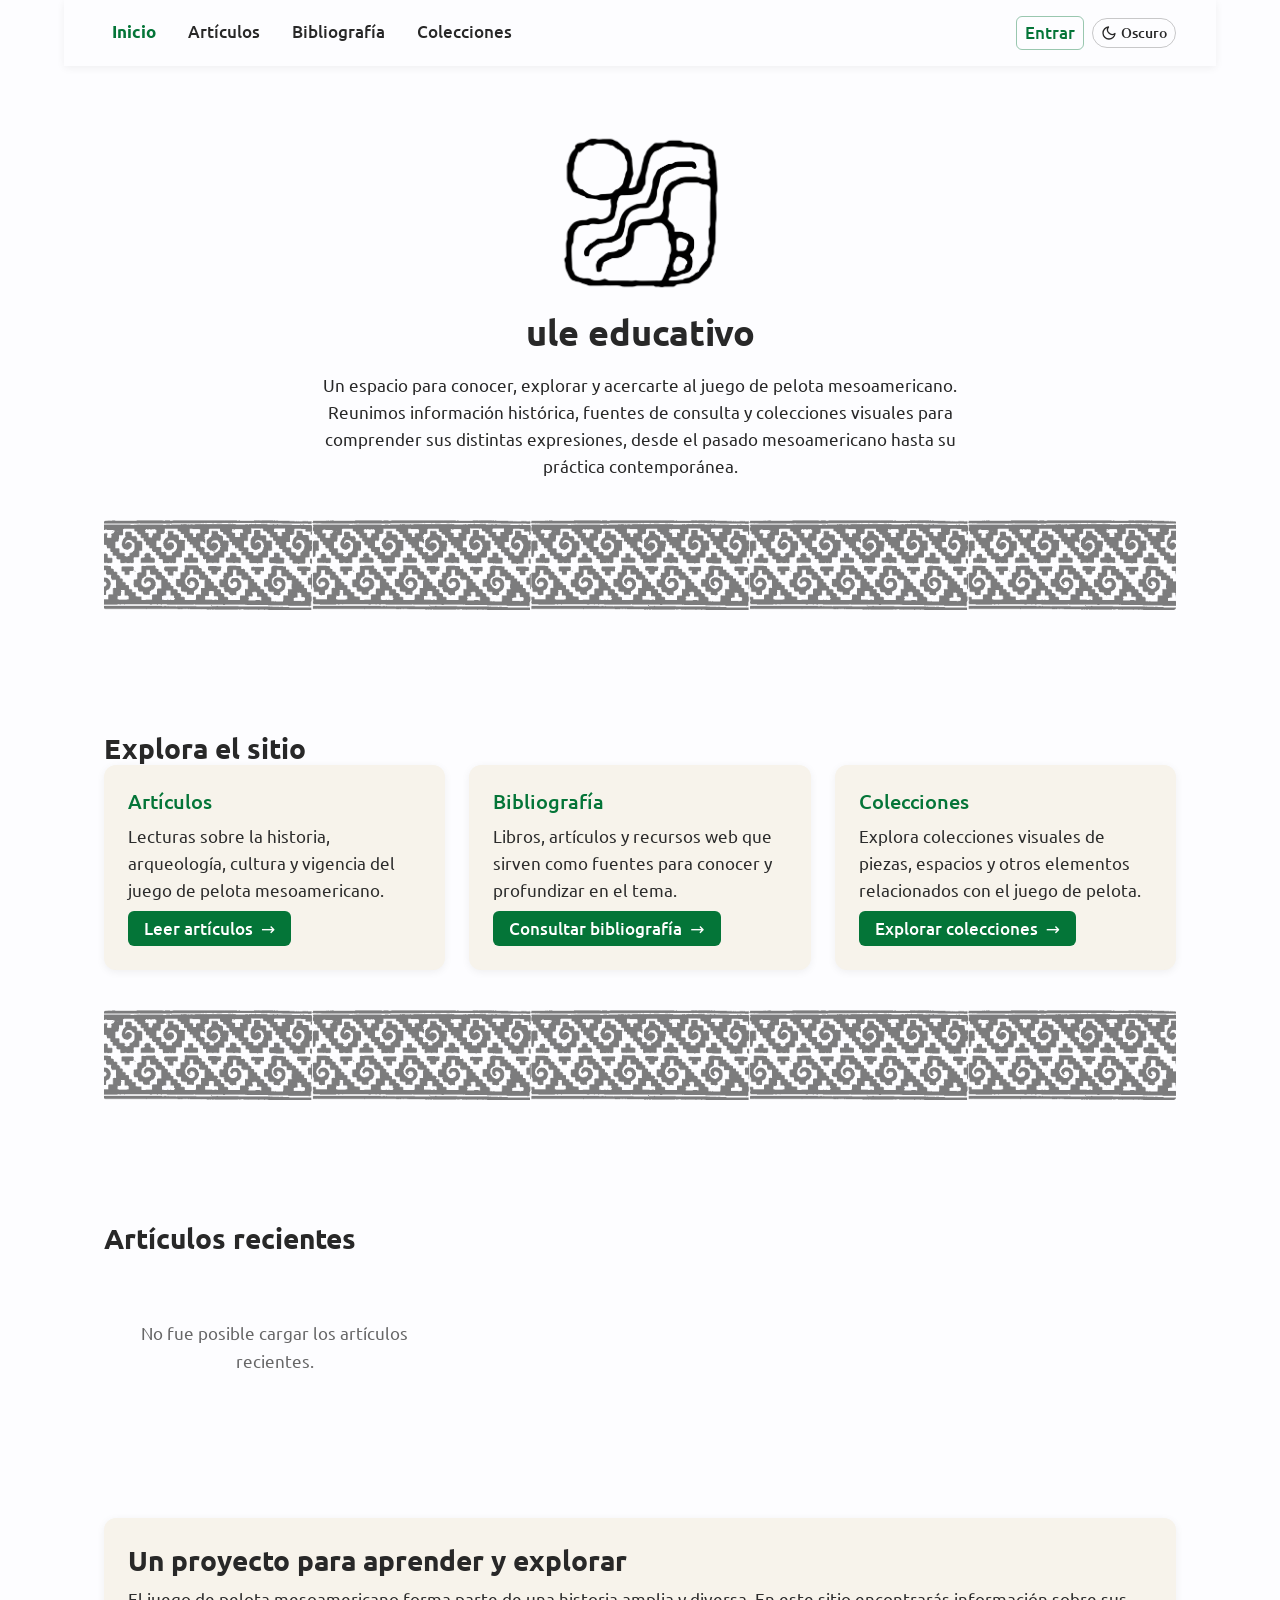
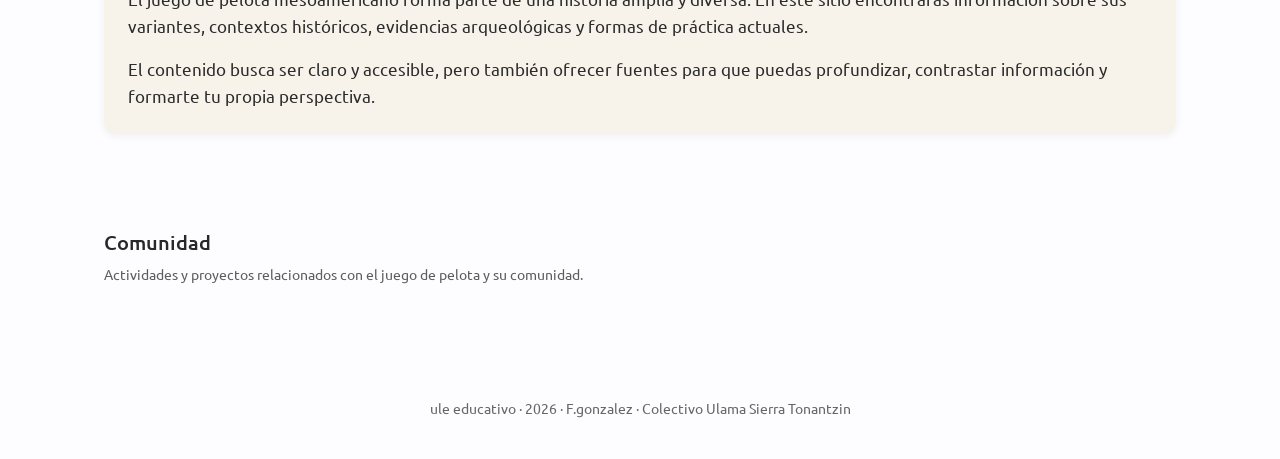
==== index.html @ a5fb070c "sobreescribir descomposicion" ====
<!DOCTYPE html>
<html lang="es" data-theme="light">
<head>
<meta charset="UTF-8">
<meta name="viewport" content="width=device-width, initial-scale=1.0">
<meta name="description" content="ule educativo: un espacio para explorar la historia, el conocimiento y la práctica contemporánea del juego de pelota mesoamericano.">
<title>ule educativo — Juego de pelota mesoamericano</title>
<link rel="preconnect" href="https://fonts.googleapis.com">
<link rel="preconnect" href="https://fonts.gstatic.com" crossorigin>
<link href="https://fonts.googleapis.com/css2?family=Ubuntu:wght@400;500;700&display=swap" rel="stylesheet">
<link rel="stylesheet" href="css/variables.css">
<link rel="stylesheet" href="css/base.css">
<link rel="stylesheet" href="css/components.css">
<link rel="stylesheet" href="css/nav.css">
<link rel="stylesheet" href="css/theme.css">
<link rel="stylesheet" href="css/ads.css">
<link rel="icon" href="assets/logo/logo.png" type="image/png">
</head>
<body data-ad-page="home">
<a class="skip-link" href="#contenido-principal">Saltar al contenido</a>
<ule-nav></ule-nav>
<main id="contenido-principal">
<section class="container section" aria-labelledby="titulo-principal">
<div style="text-align:center; max-width:48rem; margin:0 auto;">
<img src="assets/logo/logo.png" alt="Icono de la cancha de pelota" style="width:min(180px,45vw); height:auto; margin:var(--space-lg) auto var(--space-md);">
<h1 id="titulo-principal">ule educativo</h1>
<p style="font-size:var(--fs-cuerpo-desktop); max-width:42rem; margin:var(--space-md) auto 0;">Un espacio para conocer, explorar y acercarte al juego de pelota mesoamericano. Reunimos información histórica, fuentes de consulta y colecciones visuales para comprender sus distintas expresiones, desde el pasado mesoamericano hasta su práctica contemporánea.</p>
</div><div class="greca greca--divider" aria-hidden="true"></div>
</section>
<section class="container section" aria-labelledby="explora-titulo">
<h2 id="explora-titulo">Explora el sitio</h2>
<div class="accesos-grid">
<a class="card card-link" href="articulos.html"><h3 class="card__titulo">Artículos</h3><p class="card__cuerpo">Lecturas sobre la historia, arqueología, cultura y vigencia del juego de pelota mesoamericano.</p><span class="button">Leer artículos <span class="card__flecha" aria-hidden="true">→</span></span></a>
<a class="card card-link" href="bibliografia.html"><h3 class="card__titulo">Bibliografía</h3><p class="card__cuerpo">Libros, artículos y recursos web que sirven como fuentes para conocer y profundizar en el tema.</p><span class="button">Consultar bibliografía <span class="card__flecha" aria-hidden="true">→</span></span></a>
<a class="card card-link" href="catalogos.html"><h3 class="card__titulo">Colecciones</h3><p class="card__cuerpo">Explora colecciones visuales de piezas, espacios y otros elementos relacionados con el juego de pelota.</p><span class="button">Explorar colecciones <span class="card__flecha" aria-hidden="true">→</span></span></a>
<a class="card card-link" id="editorial-home" href="herramientas/editorial.html" hidden>
  <h3 class="card__titulo">Herramienta editorial</h3>
  <p class="card__cuerpo">Crear, editar y publicar artículos, bibliografía, colecciones y anuncios.</p>
  <span class="button">Abrir panel <span class="card__flecha" aria-hidden="true">→</span></span>
</a>
</div><div class="greca greca--divider" aria-hidden="true"></div>
</section>
<section class="container section" aria-labelledby="recientes-titulo">
<h2 id="recientes-titulo">Artículos recientes</h2>
<div id="articulos-recientes" class="articles-grid"><div class="catalog-loading" role="status">Cargando artículos…</div></div>
</section>
<section class="container section" aria-labelledby="acerca-titulo">
<div class="card"><h2 id="acerca-titulo">Un proyecto para aprender y explorar</h2><p>El juego de pelota mesoamericano forma parte de una historia amplia y diversa. En este sitio encontrarás información sobre sus variantes, contextos históricos, evidencias arqueológicas y formas de práctica actuales.</p><p>El contenido busca ser claro y accesible, pero también ofrecer fuentes para que puedas profundizar, contrastar información y formarte tu propia perspectiva.</p></div>
</section>
<section class="container section ad-section" aria-labelledby="anuncios-titulo">
<h2 class="ad-section__title" id="anuncios-titulo">Comunidad</h2>
<p class="ad-section__intro">Actividades y proyectos relacionados con el juego de pelota y su comunidad.</p>
<div data-ad-slot data-ad-horizontal="true"></div>
</section>
</main>
<footer class="container section" style="text-align:center; opacity:0.7; font-size:var(--fs-anotacion);"><p>ule educativo · 2026 · F.gonzalez · Colectivo Ulama Sierra Tonantzin </p></footer>
<auth-modal id="auth-modal"></auth-modal>
<script src="js/main.js"></script>
<script src="js/ule-nav.js"></script>
<script src="js/api/client.js"></script>
<script src="js/api/auth.js"></script>
<script src="js/api/session.js"></script>
<script src="js/auth-modal.js"></script>
<script src="js/auth-ui.js"></script>
<script src="js/loader.js"></script>
<script src="js/components.js"></script>
<script src="js/ads.js"></script>
<script>
(function () {
  const contenedor = document.getElementById('articulos-recientes');
  if (!contenedor || !window.ULE || !ULE.loader) return;
  ULE.loader.loadArticles().then(function (articulos) {
    const recientes = articulos
      .filter(function (a) { return a.visible !== false; })
      .sort(function (a, b) { return (b.fecha || '').localeCompare(a.fecha || ''); })
      .slice(0, 3);
    contenedor.replaceChildren();
    if (!recientes.length) {
      contenedor.innerHTML = '<div class="catalog-empty">Todavía no hay artículos publicados.</div>';
      return;
    }
    recientes.forEach(function (articulo) {
      const card = document.createElement('article-card');
      card.setAttribute('data-id', articulo.id || '');
      card.setAttribute('data-title', articulo.titulo || '');
      card.setAttribute('data-summary', articulo.resumen || '');
      card.setAttribute('data-image', articulo.imagen_destacada || '');
      card.setAttribute('data-category', articulo.categoria || '');
      card.setAttribute('data-date', articulo.fecha || '');
      card.setAttribute('data-author', articulo.autor || '');
      contenedor.appendChild(card);
    });
  }).catch(function (error) {
    console.error('[ULE] Error cargando artículos recientes:', error);
    contenedor.innerHTML = '<div class="catalog-empty">No fue posible cargar los artículos recientes.</div>';
  });
})();
</script>
</body>
</html>
---- css/variables.css ----
/* ==========================================================================
   variables.css — Identidad gráfica: ule educativo
   Todas las custom properties del sistema de diseño.
   ========================================================================== */

:root {
  /* ---------- Color base ---------- */
  --color-principal: #058A41;
  --color-secundario: #63372C;
  --color-fondo-claro: #fdfdff;
  --color-fondo-oscuro: #1E352F;
  --color-texto-claro: #282828;
  --color-texto-oscuro: #c3d4d0;

  /* Fondos de card */
  --color-card-claro: #F7F3EB;          /* tono hueso / piedra clara */
  --color-card-oscuro: #162A25;         /* gris muy oscuro, ligeramente más profundo que el fondo */

  /* Texto sobre cards */
  --color-titulo-card: var(--color-principal-texto);
  --color-cuerpo-card-claro: #2C2C2C;   /* contraste AA sobre #F7F3EB */
  --color-cuerpo-card-oscuro: #D0DDD9;  /* contraste AA sobre #162A25 */

  /* Verde para TEXTO y para rellenos con texto blanco.
     --color-principal (#058A41) queda para elementos decorativos/rellenos
     sin texto: sólo alcanza 4.38:1 sobre el fondo claro y 4.02:1 sobre la
     card clara (AA exige 4.5:1), y 2.9:1 sobre el fondo oscuro. Estos tokens
     conservan el mismo tono pero cumplen AA en ambos temas. */
  --color-principal-texto: #047538;     /* claro: 5.7:1 sobre fondo, 5.3:1 sobre card */
  --color-principal-accion: #047538;    /* fondo de botones con texto blanco: 5.9:1 */
  --color-principal-accion-hover: #046B32; /* hover de botones (6.7:1 con texto blanco, en ambos temas) */

  /* Estados de link */
  --color-link: var(--color-principal-texto);
  --color-link-hover: #046B32;          /* 6.5:1 sobre fondo claro */
  --color-link-visitado: #4A6B5A;
  --color-link-focus: var(--color-principal-texto);

  /* Paleta fija de badges — Periodo */
  --badge-periodo-preclasico: #8B5E3C;
  --badge-periodo-clasico: #A0601F;    /* antes #C17A3A (3.4:1 con texto blanco); ahora 5.0:1 */
  --badge-periodo-posclasico: #5C3A21;

  /* Paleta fija de badges — Cultura */
  --badge-cultura-olmeca: #3A5F4A;
  --badge-cultura-golfo: #4A7A6A;
  --badge-cultura-cacaxtla: #6B4A3A;
  --badge-cultura-maya: #2E5A4A;
  --badge-cultura-azteca: #5A3A2A;

  /* ---------- Tipografía ---------- */
  --font-principal: "Ubuntu", system-ui, sans-serif;
  --font-anotaciones: "Helvetica", Arial, sans-serif;

  /* Escala tipográfica — mobile first */
  --fs-h1: 1.75rem;          /* 28px */
  --fs-h2: 1.375rem;         /* 22px */
  --fs-h3: 1.125rem;         /* 18px */
  --fs-cuerpo: 1rem;         /* 16px */
  --fs-anotacion: 0.875rem;  /* 14px */
  --lh-cuerpo: 1.6;
  --lh-titulo: 1.25;

  /* ---------- Bordes, radios y espaciado ---------- */
  --radius-sm: 0.375rem;     /* 6px — badges, botones pequeños */
  --radius-md: 0.75rem;      /* 12px — cards */
  --radius-lg: 1rem;         /* 16px — contenedores grandes */
  --radius-pill: 999px;      /* píldora */

  --space-xs: 0.25rem;       /* 4px */
  --space-sm: 0.5rem;        /* 8px */
  --space-md: 1rem;          /* 16px */
  --space-lg: 1.5rem;        /* 24px */
  --space-xl: 2.5rem;        /* 40px */
  --space-2xl: 4rem;         /* 64px */

  /* Sombras ligeras */
  --shadow-card-claro: 0 2px 8px rgba(0, 0, 0, 0.06);
  --shadow-card-oscuro: 0 2px 10px rgba(0, 0, 0, 0.35);

  /* ---------- Breakpoints (referencia; se usan en media queries) ---------- */
  --bp-sm: 480px;
  --bp-md: 768px;
  --bp-lg: 1024px;
  --bp-xl: 1280px;

  /* ---------- Tema por defecto (modo claro) ---------- */
  --color-fondo: var(--color-fondo-claro);
  --color-texto: var(--color-texto-claro);
  --color-card: var(--color-card-claro);
  --color-cuerpo-card: var(--color-cuerpo-card-claro);
  --shadow-card: var(--shadow-card-claro);
  --color-icono: var(--color-principal);
}

/* ---------- Tema oscuro ---------- */
:root[data-theme="dark"] {
  --color-fondo: var(--color-fondo-oscuro);
  --color-texto: var(--color-texto-oscuro);
  --color-card: var(--color-card-oscuro);
  --color-cuerpo-card: var(--color-cuerpo-card-oscuro);
  --shadow-card: var(--shadow-card-oscuro);
  --color-icono: var(--color-texto-oscuro);

  /* Verde legible sobre fondo/card oscuros (≥ 6:1) */
  --color-principal-texto: #4CC57F;
  --color-link-hover: #8BE5B3;
  --color-link-visitado: #8FB8A3;       /* el verde apagado claro daba 2.2:1 sobre oscuro */
}

/* ---------- Desktop typography (≥ 768px) ---------- */
@media (min-width: 768px) {
  :root {
    --fs-h1: 2.25rem;        /* 36px */
    --fs-h2: 1.75rem;        /* 28px */
    --fs-h3: 1.25rem;        /* 20px */
    --fs-cuerpo: 1.0625rem;  /* 17px */
  }
}
---- css/base.css ----
/* ==========================================================================
   base.css — Reset, tipografía, layout base y accesibilidad
   ule educativo
   ========================================================================== */

/* ---------- Reset mínimo y box-sizing ---------- */
*,
*::before,
*::after {
  box-sizing: border-box;
  margin: 0;
  padding: 0;
}

html {
  font-size: 100%;
  scroll-behavior: smooth;
  -webkit-text-size-adjust: 100%;
}

/* Respeta prefers-reduced-motion */
@media (prefers-reduced-motion: reduce) {
  html {
    scroll-behavior: auto;
  }

  *,
  *::before,
  *::after {
    animation-duration: 0.01ms !important;
    animation-iteration-count: 1 !important;
    transition-duration: 0.01ms !important;
  }
}

body {
  min-height: 100vh;
  font-family: var(--font-principal);
  font-size: var(--fs-cuerpo);
  font-weight: 400;
  line-height: var(--lh-cuerpo);
  color: var(--color-texto);
  background-color: var(--color-fondo);
  -webkit-font-smoothing: antialiased;
  -moz-osx-font-smoothing: grayscale;
}

/* ---------- Tipografía semántica ---------- */
h1, h2, h3, h4, h5, h6 {
  font-family: var(--font-principal);
  line-height: var(--lh-titulo);
  color: var(--color-texto);
  font-weight: 700;
}

h1 {
  font-size: var(--fs-h1);
  font-weight: 700;
}

h2 {
  font-size: var(--fs-h2);
  font-weight: 700;
}

h3 {
  font-size: var(--fs-h3);
  font-weight: 500;
}

p {
  margin-block-end: var(--space-md);
}

p:last-child {
  margin-block-end: 0;
}

/* Anotaciones, pies de foto, notas */
.anotacion,
figcaption,
.nota,
.caption {
  font-family: var(--font-anotaciones);
  font-style: italic;
  font-size: var(--fs-anotacion);
  font-weight: 400;
  color: var(--color-texto);
  opacity: 0.85;
}

/* ---------- Enlaces ---------- */
a {
  color: var(--color-link);
  text-decoration: underline;
  text-underline-offset: 0.15em;
  transition: color 0.15s ease;
}

a:hover {
  color: var(--color-link-hover);
}

/* Sólo en texto de lectura. Un `a:visited` global tiene más especificidad que
   .nav__link, .card o .skip-link y les cambiaba el color tras la primera visita. */
.articulo__cuerpo a:visited {
  color: var(--color-link-visitado);
}

a:focus-visible {
  outline: 2px solid var(--color-link-focus);
  outline-offset: 3px;
  border-radius: var(--radius-sm);
}

/* ---------- Imágenes ---------- */
img {
  max-width: 100%;
  height: auto;
  display: block;
  border-radius: var(--radius-md);
}

/* Fotografías de piezas / juego: color natural, bordes redondeados */
img.foto-arqueologica,
img.foto-juego,
.catalog-card img {
  border-radius: var(--radius-md);
  /* desaturación opcional muy ligera (máx. ~10–15 %) */
  /* filter: saturate(0.9);  — aplicar solo si se desea de forma global */
}

/* ---------- Listas ---------- */
ul, ol {
  padding-inline-start: 1.25em;
  margin-block-end: var(--space-md);
}

li {
  margin-block-end: var(--space-xs);
}

/* ---------- Contenedor principal ---------- */
.container {
  width: 100%;
  max-width: 72rem; /* ~1152px */
  margin-inline: auto;
  padding-inline: var(--space-md);
}

@media (min-width: 768px) {
  .container {
    padding-inline: var(--space-lg);
  }
}

@media (min-width: 1280px) {
  .container {
    padding-inline: var(--space-xl);
  }
}

/* ---------- Utilidades de espaciado ---------- */
.section {
  padding-block: var(--space-xl);
}

.section--tight {
  padding-block: var(--space-lg);
}

/* ---------- Focus visible genérico (accesibilidad) ---------- */
:focus-visible {
  outline: 2px solid var(--color-principal-texto);
  outline-offset: 3px;
}

/* ---------- Botones base (elementos de acción) ---------- */
button,
.btn {
  font-family: var(--font-principal);
  font-size: var(--fs-cuerpo);
  font-weight: 500;
  line-height: 1.4;
  cursor: pointer;
  border: none;
  border-radius: var(--radius-sm);
  padding: var(--space-sm) var(--space-md);
  background-color: var(--color-principal-accion);
  color: #fff;
  transition: background-color 0.15s ease, transform 0.1s ease;
}

button:hover,
.btn:hover {
  background-color: var(--color-principal-accion-hover);
}

button:focus-visible,
.btn:focus-visible {
  outline: 2px solid var(--color-link-focus);
  outline-offset: 3px;
}

button:disabled,
.btn:disabled {
  opacity: 0.5;
  cursor: not-allowed;
}

/* ---------- Sólo lectores de pantalla ---------- */
.sr-only {
  position: absolute;
  width: 1px;
  height: 1px;
  margin: -1px;
  padding: 0;
  overflow: hidden;
  clip: rect(0, 0, 0, 0);
  white-space: nowrap;
  border: 0;
}

/* ---------- Skip link (accesibilidad) ---------- */
.skip-link {
  position: absolute;
  top: -100%;
  left: var(--space-md);
  z-index: 1000;
  padding: var(--space-sm) var(--space-md);
  background-color: var(--color-principal-accion);
  color: #fff;
  border-radius: var(--radius-sm);
  text-decoration: none;
}

.skip-link:focus {
  top: var(--space-md);
}

/* ---------- Selección de texto ---------- */
::selection {
  background-color: color-mix(in srgb, var(--color-principal) 30%, transparent);
  color: var(--color-texto);
}

/* El atributo hidden debe ganar siempre: reglas como `section { display: block }`
   o `.articulo-navegacion { display: grid }` lo anulaban. */
[hidden] {
  display: none !important;
}

/* ---------- Elementos semánticos básicos ---------- */
main {
  display: block;
}

header,
footer,
nav,
section,
article,
aside {
  display: block;
}

/* ---------- Home: lockup vertical del logo ---------- */
.logo-lockup {
  display: flex;
  flex-direction: column;
  align-items: center;
  gap: var(--space-md);
  padding-block: var(--space-2xl) var(--space-xl);
  text-align: center;
}

.logo-lockup__icon {
  width: clamp(4rem, 15vw, 6.5rem);
  height: auto;
  /* espacio de protección mínimo 0.25× del ancho */
  margin: 0.25em;
}

.logo-lockup__nombre {
  font-size: var(--fs-h1);
  font-weight: 700;
  color: var(--color-texto);
  letter-spacing: -0.01em;
}

/* ---------- Theme toggle (base) ---------- */
.theme-toggle {
  display: inline-flex;
  align-items: center;
  gap: var(--space-xs);
  background: transparent;
  color: var(--color-texto);
  border: 1px solid color-mix(in srgb, var(--color-texto) 25%, transparent);
  border-radius: var(--radius-pill);
  padding: var(--space-xs) var(--space-sm);
  font-size: var(--fs-anotacion);
}

.theme-toggle:hover {
  background-color: color-mix(in srgb, var(--color-texto) 8%, transparent);
}

/* ---------- Texto de interfaz (i18n-ready) ---------- */
/* Los textos de UI se inyectan desde JS/i18n; no hardcodear aquí */
---- css/components.css ----
/* ==========================================================================
   components.css — Componentes reutilizables
   Cards, badges, catálogo, anuncios, navegación
   ule educativo
   ========================================================================== */

/* ---------- Cards de texto (artículo / blog) ---------- */
.card,
.card-texto {
  background-color: var(--color-card);
  color: var(--color-cuerpo-card);
  border-radius: var(--radius-md);
  box-shadow: var(--shadow-card);
  padding: var(--space-lg);
}

.card__titulo,
.card-texto__titulo {
  color: var(--color-titulo-card);
  font-weight: 500;
  font-size: var(--fs-h3);
  margin-block-end: var(--space-sm);
}

.card__cuerpo,
.card-texto__cuerpo {
  color: var(--color-cuerpo-card);
  font-size: var(--fs-cuerpo);
  line-height: var(--lh-cuerpo);
}

/* ---------- Badges de categoría ---------- */
.badge {
  display: inline-flex;
  align-items: center;
  justify-content: center;
  height: 1.6rem;
  padding-inline: calc(var(--space-sm) + var(--space-xs));
  border-radius: var(--radius-pill);
  font-family: var(--font-principal);
  font-size: var(--fs-anotacion);
  font-weight: 500;
  letter-spacing: 0.03em;
  text-transform: uppercase;
  color: #fff;
  white-space: nowrap;
  line-height: 1;
}

/* Periodo */
.badge--periodo-preclasico { background-color: var(--badge-periodo-preclasico); }
.badge--periodo-clasico    { background-color: var(--badge-periodo-clasico); }
.badge--periodo-posclasico { background-color: var(--badge-periodo-posclasico); }

/* Cultura */
.badge--cultura-olmeca   { background-color: var(--badge-cultura-olmeca); }
.badge--cultura-golfo    { background-color: var(--badge-cultura-golfo); }
.badge--cultura-cacaxtla { background-color: var(--badge-cultura-cacaxtla); }
.badge--cultura-maya     { background-color: var(--badge-cultura-maya); }
.badge--cultura-azteca   { background-color: var(--badge-cultura-azteca); }

/* Fallback genérico si no se especifica tipo */
.badge--default {
  background-color: var(--color-secundario);
}

/* ---------- Catálogo: grid de cards ---------- */
.catalog-grid {
  display: grid;
  grid-template-columns: minmax(0, 1fr);
  gap: var(--space-md);
  width: 100%;
}

/* ≥ 480px — 2 columnas */
@media (min-width: 480px) {
  .catalog-grid {
    grid-template-columns: repeat(2, minmax(0, 1fr));
    gap: var(--space-md);
  }
}

/* ≥ 768px — 3 columnas */
@media (min-width: 768px) {
  .catalog-grid {
    grid-template-columns: repeat(3, minmax(0, 1fr));
    gap: var(--space-lg);
  }
}

/* ≥ 1024px — 4 columnas */
@media (min-width: 1024px) {
  .catalog-grid {
    grid-template-columns: repeat(4, minmax(0, 1fr));
    gap: var(--space-lg);
  }
}

/* ≥ 1280px — se mantiene en 4 columnas (máximo) */
@media (min-width: 1280px) {
  .catalog-grid {
    grid-template-columns: repeat(4, minmax(0, 1fr));
  }
}

/* Card individual del catálogo */
.catalog-card {
  position: relative;
  display: flex;
  flex-direction: column;
  background-color: var(--color-card);
  border-radius: var(--radius-md);
  box-shadow: var(--shadow-card);
  overflow: hidden;
  cursor: pointer;
  transition: box-shadow 0.2s ease, transform 0.15s ease;
}

.catalog-card:hover {
  box-shadow: 0 4px 14px rgba(0, 0, 0, 0.12);
  transform: translateY(-2px);
}

/* El título es un <button> real: se anuncia como botón, entra en el orden de
   foco y su ::after cubre toda la card para que cualquier clic abra el detalle. */
.catalog-card__abrir {
  all: unset;
  box-sizing: border-box;
  cursor: pointer;
  color: inherit;
}

.catalog-card__abrir::after {
  content: "";
  position: absolute;
  inset: 0;
}

.catalog-card:has(.catalog-card__abrir:focus-visible) {
  outline: 2px solid var(--color-principal-texto);
  outline-offset: 3px;
}

.catalog-card__abrir:focus-visible {
  outline: none; /* el aro lo dibuja la card completa (regla :has de arriba) */
}

/* Modal de detalle. El reset global `* { margin: 0 }` anulaba el margin:auto con el que
   el navegador centra un <dialog>, dejándolo pegado a la esquina superior izquierda. */
.catalog-modal {
  margin: auto;
  max-height: calc(100dvh - 2 * var(--space-md));
  overflow-y: auto;
}

.catalog-modal::backdrop {
  background: rgba(0, 0, 0, 0.55);
}

/* Imagen que no cargó: conserva la proporción y no muestra el icono de imagen rota */
.catalog-card__imagen.is-broken {
  visibility: hidden;
}

@media (prefers-reduced-motion: reduce) {
  .catalog-card:hover { transform: none; }
}

:root[data-theme="dark"] .catalog-card:hover {
  box-shadow: 0 4px 16px rgba(0, 0, 0, 0.45);
}

.catalog-card__imagen {
  aspect-ratio: 1 / 1;
  width: 100%;
  object-fit: cover;
  border-radius: 0; /* el contenedor ya tiene el radio */
}

.catalog-card__body {
  display: flex;
  flex-direction: column;
  gap: var(--space-sm);
  padding: var(--space-md);
  flex-grow: 1;
}

.catalog-card__titulo {
  font-size: var(--fs-h3);
  font-weight: 500;
  color: var(--color-titulo-card);
  line-height: var(--lh-titulo);
  margin: 0;
}

.catalog-card__badges {
  display: flex;
  flex-wrap: wrap;
  gap: var(--space-xs);
  margin-top: auto;
}

/* Resumen de resultados y filtros activos (región role="status") */
.catalog-status {
  margin-block: 0 var(--space-md);
  font-size: var(--fs-anotacion);
  color: var(--color-texto);
  opacity: 0.85;
}

.catalog-empty__accion {
  margin-block-start: var(--space-md);
}

/* Encabezado de colección (catálogo) */
.catalog-header {
  margin-block-end: var(--space-xl);
}

.catalog-header__titulo {
  font-size: var(--fs-h1);
  font-weight: 700;
  color: var(--color-texto);
  margin-block-end: var(--space-sm);
}

.catalog-header__descripcion {
  font-size: var(--fs-cuerpo);
  color: var(--color-texto);
  max-width: 65ch;
  line-height: var(--lh-cuerpo);
}

/* ---------- Cards de anuncio ---------- */
.ad-card {
  display: flex;
  flex-direction: column;
  background-color: var(--color-card);
  border-radius: var(--radius-md);
  box-shadow: var(--shadow-card);
  overflow: hidden;
}

/* Imagen con proporción 4:5 vertical */
.ad-card__imagen {
  aspect-ratio: 4 / 5;
  width: 100%;
  object-fit: cover;
  border-radius: 0;
}

.ad-card__body {
  display: flex;
  flex-direction: column;
  gap: var(--space-sm);
  padding: var(--space-md);
}

.ad-card__contacto {
  font-size: var(--fs-h3);
  font-weight: 500;
  color: var(--color-titulo-card);
  margin: 0;
}

.ad-card__slogan {
  font-size: var(--fs-cuerpo);
  font-weight: 400;
  color: var(--color-cuerpo-card);
  margin: 0;
}

.ad-card__descripcion {
  font-family: var(--font-anotaciones);
  font-style: italic;
  font-size: var(--fs-anotacion);
  color: var(--color-cuerpo-card);
  opacity: 0.8;
  margin: 0;
  margin-top: auto;
}

/* Variante horizontal (cuando el contenedor lo permite) */
@media (min-width: 640px) {
  .ad-card--horizontal {
    flex-direction: row;
  }

  .ad-card--horizontal .ad-card__imagen {
    width: 40%;
    max-width: 220px;
    aspect-ratio: 4 / 5;
    flex-shrink: 0;
  }

  .ad-card--horizontal .ad-card__body {
    flex: 1;
    justify-content: center;
  }
}

/* ---------- Header sticky con hide/show ---------- */
/* Sólo el header principal del sitio (hijo directo de <body>): otros <header>
   internos, como el de <catalog-grid>, no deben ser sticky. */
body > header {
  position: sticky;
  top: 0;
  z-index: 1000;
  background-color: var(--color-fondo);
  box-shadow: var(--shadow-card);
  transform: translateY(0);
  transition: transform 0.3s ease;
}

body > header.header--hidden {
  transform: translateY(-100%);
}

body > header.header--visible {
  transform: translateY(0);
}

/* ---------- Navegación ---------- */
.nav {
  display: flex;
  flex-wrap: wrap;
  align-items: center;
  gap: var(--space-md);
  padding-block: var(--space-md);
}

.nav__lista {
  display: flex;
  flex-wrap: wrap;
  list-style: none;
  padding: 0;
  margin: 0;
  gap: var(--space-sm) var(--space-md);
}

.nav__link {
  font-weight: 500;
  text-decoration: none;
  color: var(--color-texto);
  padding: var(--space-xs) var(--space-sm);
  border-radius: var(--radius-sm);
  transition: color 0.15s ease, background-color 0.15s ease;
}

.nav__link:hover {
  color: var(--color-principal-texto);
  background-color: color-mix(in srgb, var(--color-principal) 10%, transparent);
}

.nav__link[aria-current="page"] {
  color: var(--color-principal-texto);
  font-weight: 700;
}

.nav__link:focus-visible {
  outline: 2px solid var(--color-principal-texto);
  outline-offset: 2px;
}

/* ---------- Iconos ---------- */
.icon {
  display: inline-block;
  width: 1.25em;
  height: 1.25em;
  vertical-align: middle;
  fill: currentColor;
}

/* Sobre color principal → blanco */
.icon--on-principal {
  color: #fff;
  fill: #fff;
}

/* Fuera del color principal */
.icon--default {
  color: var(--color-icono);
  fill: var(--color-icono);
}

/* ---------- Greca (módulo horizontal divisorio) ---------- */
.greca {
  display: block;
  width: 100%;
  height: 1.5rem;
  color: var(--color-texto);
  background-color: currentColor;
  -webkit-mask-image: url('../assets/img/greca.png');
  mask-image: url('../assets/img/greca.png');
  -webkit-mask-repeat: repeat-x;
  mask-repeat: repeat-x;
  -webkit-mask-position: center;
  mask-position: center;
  -webkit-mask-size: auto 100%;
  mask-size: auto 100%;
  object-fit: contain;
  opacity: 0.8;
}

.greca--divider {
  margin-block: var(--space-xl);
  height: 10vh;
  border-radius: 2px;
  opacity: 0.6;
}

/* ---------- Artículo / lectura larga ---------- */
.articulo {
  max-width: 68ch;
  margin-inline: auto;
}

.articulo h2 {
  margin-block: var(--space-xl) var(--space-md);
}

.articulo h3 {
  margin-block: var(--space-lg) var(--space-sm);
}

.articulo p + p {
  margin-block-start: var(--space-md);
}

.articulo img {
  margin-block: var(--space-lg);
}

.articulo figcaption {
  margin-block-start: var(--space-xs);
  text-align: center;
}

/* ---------- Utilidades de layout ---------- */
.stack {
  display: flex;
  flex-direction: column;
  gap: var(--space-md);
}

.stack--lg {
  gap: var(--space-lg);
}

.cluster {
  display: flex;
  flex-wrap: wrap;
  gap: var(--space-sm);
  align-items: center;
}

/* ---------- Card como enlace (accesos del dashboard) ---------- */
.card-link {
  display: block;
  text-decoration: none;
  transition: box-shadow 0.2s ease, transform 0.15s ease;
}

.card-link:hover {
  box-shadow: 0 4px 14px rgba(0, 0, 0, 0.12);
  transform: translateY(-2px);
}

.card-link:focus-visible {
  outline: 2px solid var(--color-link-focus);
  outline-offset: 2px;
}

.card-link .card__flecha {
  display: inline-block;
  margin-inline-start: var(--space-xs);
  transition: transform 0.15s ease;
}

.card-link:hover .card__flecha {
  transform: translateX(3px);
}

/* CTA visual dentro de una card-enlace (el enlace es la card; esto es sólo apariencia) */
.button {
  display: inline-block;
  margin-block-start: var(--space-sm);
  padding: var(--space-xs) var(--space-md);
  border-radius: var(--radius-sm);
  background-color: var(--color-principal-accion);
  color: #fff;
  font-weight: 500;
}

.card-link:hover .button {
  background-color: var(--color-principal-accion-hover);
}

.card-link .card__cuerpo {
  margin-block-end: var(--space-sm);
}

/* Accesos de la portada: el botón queda alineado al pie aunque el texto varíe de largo */
.accesos-grid .card-link {
  display: flex;
  flex-direction: column;
}

.accesos-grid .card-link .button {
  align-self: flex-start;
  margin-block-start: auto;
}

/* Título de una card de texto seguido de párrafo */
.card > h2 {
  margin-block-end: var(--space-sm);
}

/* ---------- Grid de accesos (home) ---------- */
.accesos-grid {
  display: grid;
  grid-template-columns: minmax(0, 1fr);
  gap: var(--space-lg);
  width: 100%;
}

@media (min-width: 640px) {
  .accesos-grid { grid-template-columns: repeat(3, minmax(0, 1fr)); }
}

/* ---------- Estados de carga / vacío (catálogo) ---------- */
.catalog-empty,
.catalog-loading {
  text-align: center;
  padding: var(--space-2xl) var(--space-md);
  color: var(--color-texto);
  opacity: 0.7;
  font-size: var(--fs-cuerpo);
}

/* ---------- Grid de artículos ----------
   Mobile: 1 columna · Tablet (≥768px): 2 · Desktop (≥1024px): 3 */
.articles-grid {
  display: grid;
  grid-template-columns: minmax(0, 1fr);
  gap: var(--space-lg);
  width: 100%;
  align-items: stretch;
}

@media (min-width: 768px) {
  .articles-grid { grid-template-columns: repeat(2, minmax(0, 1fr)); }
}

@media (min-width: 1024px) {
  .articles-grid { grid-template-columns: repeat(3, minmax(0, 1fr)); }
}

/* ---------- Lista de bibliografía ----------
   Lista de una columna; en pantallas amplias aprovecha el ancho en 2. */
.biblio-list {
  display: grid;
  grid-template-columns: minmax(0, 1fr);
  gap: var(--space-md);
  width: 100%;
}

@media (min-width: 900px) {
  .biblio-list { grid-template-columns: repeat(2, minmax(0, 1fr)); }
}

/* ---------- Barra de filtros (artículos / bibliografía / catálogos) ---------- */
.filtros {
  display: flex;
  flex-wrap: wrap;
  align-items: flex-end;
  gap: var(--space-sm) var(--space-md);
  margin-block-end: var(--space-lg);
}

.filtros__campo {
  display: flex;
  flex-direction: column;
  gap: var(--space-xs);
  flex: 1 1 180px;
  min-width: 160px;
}

.filtros__campo label {
  font-family: var(--font-anotaciones);
  font-style: italic;
  font-size: var(--fs-anotacion);
  color: var(--color-texto);
  opacity: 0.85;
}

.filtros input[type="search"],
.filtros input[type="text"],
.filtros select {
  font-family: var(--font-principal);
  font-size: var(--fs-cuerpo);
  color: var(--color-texto);
  background-color: var(--color-fondo);
  border: 1px solid color-mix(in srgb, var(--color-texto) 25%, transparent);
  border-radius: var(--radius-sm);
  padding: 0.5rem 0.75rem;
  min-height: 2.5rem;
}

.filtros input:focus-visible,
.filtros select:focus-visible {
  outline: 2px solid var(--color-link-focus);
  outline-offset: 2px;
}

.filtros__resultados {
  font-size: var(--fs-anotacion);
  opacity: 0.75;
  margin-block-end: var(--space-md);
}

/* ---------- Selector de catálogo (tabs) ---------- */
.catalog-selector {
  display: flex;
  flex-wrap: wrap;
  gap: var(--space-sm);
  margin-block-end: var(--space-lg);
  border-bottom: 1px solid color-mix(in srgb, var(--color-texto) 15%, transparent);
  padding-block-end: var(--space-sm);
}

.catalog-selector__tab {
  font-family: var(--font-principal);
  font-weight: 500;
  font-size: var(--fs-cuerpo);
  color: var(--color-texto);
  background: transparent;
  border: 1px solid transparent;
  border-radius: var(--radius-pill);
  padding: 0.45rem 1rem;
  cursor: pointer;
  transition: background-color 0.15s ease, color 0.15s ease;
}

.catalog-selector__tab:hover {
  background-color: color-mix(in srgb, var(--color-principal) 10%, transparent);
}

.catalog-selector__tab[aria-selected="true"] {
  background-color: var(--color-principal-accion);
  color: #fff;
  font-weight: 700;
}

.catalog-selector__tab:focus-visible {
  outline: 2px solid var(--color-link-focus);
  outline-offset: 2px;
}

/* ---------- Navegación entre artículos ---------- */
.articulo-navegacion {
  display: grid;
  grid-template-columns: repeat(2, minmax(0, 1fr));
  gap: var(--space-md);
  max-width: 68ch;
  margin: var(--space-xl) auto;
}
.articulo-navegacion__link {
  display: flex;
  flex-direction: column;
  gap: var(--space-xs);
  min-width: 0;
  padding: var(--space-md);
  background: var(--color-card);
  border: 1px solid color-mix(in srgb, var(--color-texto) 10%, transparent);
  border-radius: var(--radius-md);
  color: var(--color-texto);
  text-decoration: none;
  transition: transform .15s ease, box-shadow .2s ease, border-color .2s ease;
}
.articulo-navegacion__link:hover { transform: translateY(-2px); box-shadow: var(--shadow-card); border-color: var(--color-principal-texto); }
.articulo-navegacion__link:focus-visible { outline: 2px solid var(--color-principal-texto); outline-offset: 3px; }
.articulo-navegacion__link span { font-size: var(--fs-anotacion); opacity: .75; }
.articulo-navegacion__link strong { color: var(--color-titulo-card); font-size: var(--fs-cuerpo); line-height: var(--lh-titulo); }
.articulo-navegacion__link--siguiente { text-align: end; }
@media (max-width: 480px) {
  .articulo-navegacion { grid-template-columns: 1fr; }
  .articulo-navegacion__link--siguiente { text-align: start; }
}

/* ---------- Estados de imagen ---------- */
.catalog-card__imagen,
.articulo img {
  background: var(--color-card);
}
---- css/nav.css ----
/* ---------- <ule-nav> y navegación responsive ---------- */
ule-nav {
  display: block;
}

/* Sticky: el header vive dentro de <ule-nav> */
ule-nav > header,
body > header {
  position: sticky;
  top: 0;
  z-index: 1000;
  background-color: var(--color-fondo);
  box-shadow: var(--shadow-card);
  transform: translateY(0);
  transition: transform 0.3s ease;
}

ule-nav > header.header--hidden,
body > header.header--hidden {
  transform: translateY(-100%);
}

ule-nav > header.header--visible,
body > header.header--visible {
  transform: translateY(0);
}

.nav {
  display: flex;
  flex-wrap: nowrap;
  align-items: center;
  justify-content: space-between;
  gap: var(--space-sm);
  padding-block: var(--space-md);
}

.nav__toggle {
  display: none;
  flex-direction: column;
  justify-content: center;
  gap: 5px;
  width: 2.5rem;
  height: 2.5rem;
  padding: 0.4rem;
  background: transparent;
  color: var(--color-texto);
  border: 1px solid color-mix(in srgb, var(--color-texto) 25%, transparent);
  border-radius: var(--radius-sm);
}

.nav__toggle:hover {
  background-color: color-mix(in srgb, var(--color-texto) 8%, transparent);
}

.nav__toggle-bar {
  display: block;
  width: 100%;
  height: 2px;
  background: currentColor;
  border-radius: 1px;
}

.nav__panel {
  display: flex;
  flex-wrap: wrap;
  align-items: center;
  gap: var(--space-sm) var(--space-md);
  flex: 1;
  min-width: 0;
}

.nav__lista {
  display: flex;
  flex-wrap: wrap;
  list-style: none;
  padding: 0;
  margin: 0;
  gap: var(--space-xs) var(--space-md);
  flex: 1;
}

.nav__acciones {
  display: flex;
  flex-wrap: wrap;
  align-items: center;
  gap: var(--space-sm);
  margin-inline-start: auto;
}

.nav__user {
  font-size: var(--fs-anotacion);
  font-weight: 500;
  color: var(--color-principal-texto);
  max-width: 10rem;
  overflow: hidden;
  text-overflow: ellipsis;
  white-space: nowrap;
}

.nav__auth {
  background: transparent;
  border: 1px solid color-mix(in srgb, var(--color-principal-texto) 40%, transparent);
  color: var(--color-principal-texto);
  font-weight: 500;
  cursor: pointer;
}

.nav__auth:hover {
  background-color: color-mix(in srgb, var(--color-principal) 10%, transparent);
  color: var(--color-principal-texto);
}

/* Mobile: menú colapsable */
@media (max-width: 767px) {
  .nav__toggle {
    display: inline-flex;
    order: 2;
  }

  .nav__panel {
    display: none;
    flex-direction: column;
    align-items: stretch;
    width: 100%;
    order: 3;
    padding-block-start: var(--space-sm);
    border-top: 1px solid color-mix(in srgb, var(--color-texto) 12%, transparent);
  }

  .nav.nav--open .nav__panel {
    display: flex;
  }

  .nav__lista {
    flex-direction: column;
    gap: 0;
    width: 100%;
  }

  .nav__lista .nav__link {
    display: block;
    padding: var(--space-sm) var(--space-sm);
  }

  .nav__acciones {
    margin-inline-start: 0;
    width: 100%;
    padding-block: var(--space-sm);
    border-top: 1px solid color-mix(in srgb, var(--color-texto) 10%, transparent);
  }

  .nav__user {
    max-width: none;
  }

  .theme-toggle {
    margin-inline-start: auto;
  }
}
---- css/theme.css ----
/* ==========================================================================
   theme.css — Comportamiento del modo claro/oscuro
   ule educativo

   Las variables de color por tema (--color-fondo, --color-texto, etc.)
   ya están definidas en variables.css bajo :root y :root[data-theme="dark"].
   Este archivo se encarga de:
     1. Declarar color-scheme para que los controles nativos del navegador
        (scrollbar, inputs, selects) respeten el tema activo.
     2. Dar una transición suave al cambiar de tema (sin afectar la carga inicial).
     3. Ofrecer un fallback por prefers-color-scheme cuando aún no existe
        data-theme (p. ej. JS deshabilitado o antes de que main.js corra).
     4. Ajustes visuales específicos de modo oscuro que no son solo color
        (imágenes, iconos de tema, opacidad de fotografías).
   ========================================================================== */

/* ---------- color-scheme nativo ---------- */
:root {
  color-scheme: light;
}

:root[data-theme="dark"] {
  color-scheme: dark;
}

/* Fallback: si no hay data-theme todavía (p. ej. JS aún no corrió o está
   deshabilitado) y el sistema pide oscuro, usamos las variables oscuras. */
@media (prefers-color-scheme: dark) {
  :root:not([data-theme]) {
    color-scheme: dark;
    --color-fondo: var(--color-fondo-oscuro);
    --color-texto: var(--color-texto-oscuro);
    --color-card: var(--color-card-oscuro);
    --color-cuerpo-card: var(--color-cuerpo-card-oscuro);
    --shadow-card: var(--shadow-card-oscuro);
    --color-icono: var(--color-texto-oscuro);
    --color-principal-texto: #4CC57F;
    --color-link-hover: #8BE5B3;
    --color-link-visitado: #8FB8A3;
  }
}

/* ---------- Transición entre temas ----------
   Se activa solo cuando el usuario cambia el tema manualmente (clase
   añadida/quitada por main.js), para no animar el primer render de la
   página y evitar parpadeos o "flash" de color. */
.theme-transition,
.theme-transition * {
  transition: background-color 0.25s ease, color 0.25s ease,
    border-color 0.25s ease, box-shadow 0.25s ease !important;
}

@media (prefers-reduced-motion: reduce) {
  .theme-transition,
  .theme-transition * {
    transition: none !important;
  }
}

/* ---------- Botón de cambio de tema: icono sol/luna ---------- */
.theme-toggle__icon {
  display: inline-flex;
  width: 1rem;
  height: 1rem;
  flex-shrink: 0;
}

.theme-toggle__icon svg {
  width: 100%;
  height: 100%;
  fill: none;
  stroke: currentColor;
  stroke-width: 2;
  stroke-linecap: round;
  stroke-linejoin: round;
}

/* Por defecto (tema claro) se muestra el icono de luna (para pasar a oscuro) */
.theme-toggle__icon .icon-sol { display: none; }
.theme-toggle__icon .icon-luna { display: block; }

:root[data-theme="dark"] .theme-toggle__icon .icon-sol { display: block; }
:root[data-theme="dark"] .theme-toggle__icon .icon-luna { display: none; }

/* ---------- Imágenes y fotografías en modo oscuro ----------
   Reduce ligeramente el brillo/contraste de fotografías para que no
   "exploten" visualmente sobre fondos oscuros. No aplica a logos/iconos. */
:root[data-theme="dark"] img.foto-arqueologica,
:root[data-theme="dark"] img.foto-juego,
:root[data-theme="dark"] .catalog-card__imagen,
:root[data-theme="dark"] .ad-card__imagen {
  filter: brightness(0.92) contrast(0.97);
}

/* ---------- Logo: variante para fondo oscuro ----------
   Si el logo necesita una versión de trazo claro sobre fondo oscuro,
   se puede envolver en un contenedor con esta clase y usar
   mix-blend-mode o invertir según el asset disponible. */
:root[data-theme="dark"] .logo-lockup__icon img {
  filter: brightness(1.05);
}

/* ---------- Placeholder de imagen mientras carga (loader.js) ---------- */
.img-skeleton {
  background-color: color-mix(in srgb, var(--color-texto) 8%, transparent);
}
---- css/ads.css ----
/* ==========================================================================
   ads.css — Integración visual de anuncios
   Complementa el estilo interno de <ad-card> (que vive en Shadow DOM).
   Estas reglas solo controlan el espacio que el componente ocupa dentro
   de la página — nunca el interior de la card.
   ========================================================================== */

/* El slot nunca debe convertirse en una franja de ancho completo. */
[data-ad-slot] {
  width: 100%;
  margin-block: var(--space-md);
}

/* Anuncio vertical: tamaño contenido, centrado y coherente con las cards. */
[data-ad-slot] > ad-card {
  display: block;
  width: min(100%, 360px);
  margin-inline: auto;
}

/* En horizontal aprovechamos el ancho, pero conservamos un límite visual
   para que la card no se sienta un banner publicitario de ancho completo. */
[data-ad-slot][data-ad-horizontal="true"] > ad-card {
  width: min(100%, 640px);
  margin-inline: auto;
}

/* Nota: el propio <ad-card> ya es un contenedor de tamaño (container query
   interna) y se repliega solo a layout vertical si el espacio real cae
   por debajo de ~360px, sin importar el atributo "horizontal". Este ancho
   máximo de aquí es solo una preferencia de composición de la página. */

/* La sección que contiene anuncios debe respirar como cualquier otra sección. */
.ad-section {
  margin-block: var(--space-xl);
  padding-block: var(--space-md);
}

.ad-section__title {
  margin: 0 0 var(--space-sm);
  font-size: var(--fs-h3);
  font-weight: 500;
  color: var(--color-texto);
}

.ad-section__intro {
  margin: 0 0 var(--space-md);
  font-size: var(--fs-anotacion);
  color: var(--color-texto);
  opacity: 0.75;
}

/* Si el slot queda oculto porque no hay anuncio, no conserva espacio. */
[data-ad-slot][hidden] {
  display: none;
}
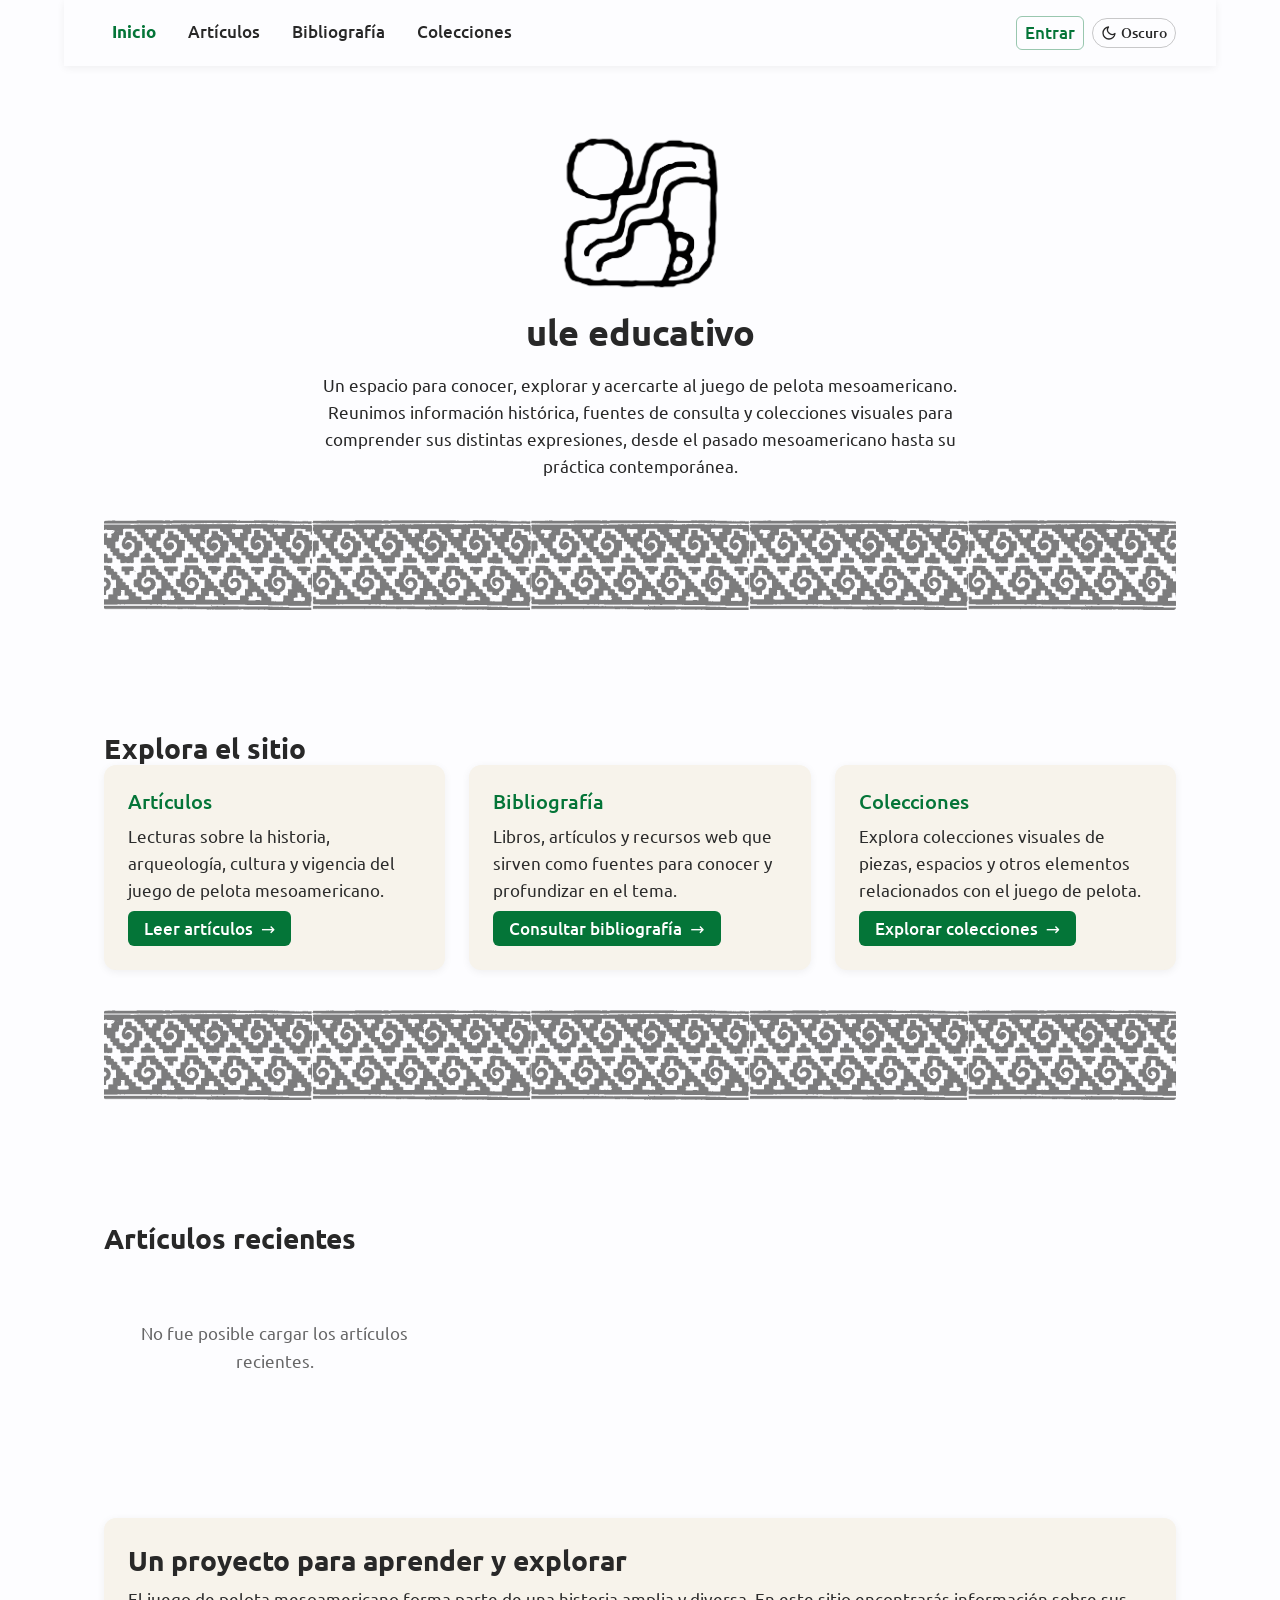
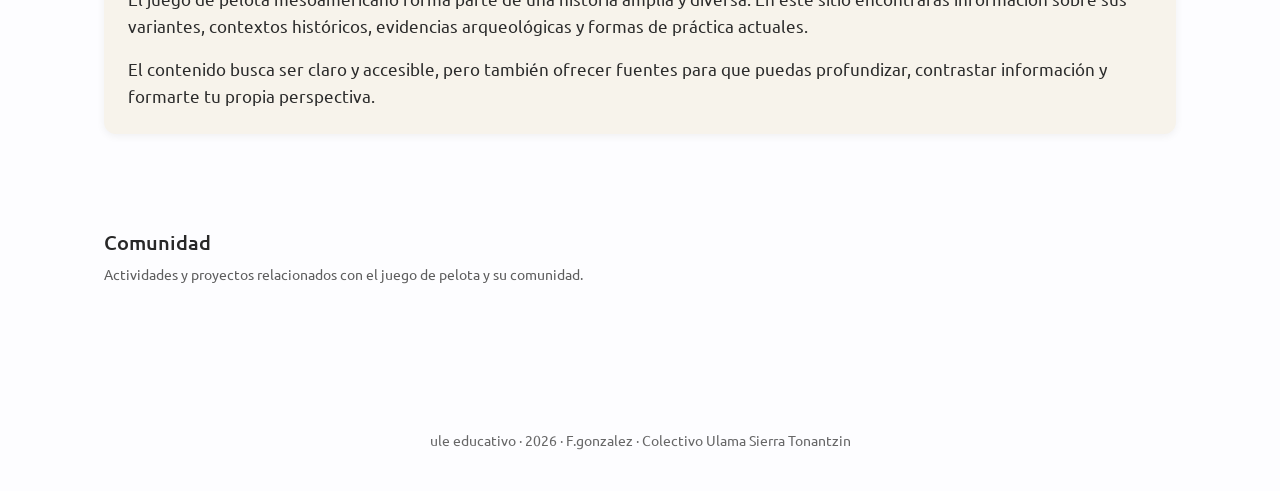
==== commit fa6320d3: "Mostrar tres espacios de anuncios por página" ====
--- a/index.html
+++ b/index.html
@@ -50,7 +50,7 @@
 <section class="container section ad-section" aria-labelledby="anuncios-titulo">
 <h2 class="ad-section__title" id="anuncios-titulo">Comunidad</h2>
 <p class="ad-section__intro">Actividades y proyectos relacionados con el juego de pelota y su comunidad.</p>
-<div data-ad-slot data-ad-horizontal="true"></div>
+<div class="ad-slots" data-ad-slots><div class="ad-slots" data-ad-slots><div data-ad-slot data-ad-horizontal="true"></div><div data-ad-slot data-ad-horizontal="true"></div><div data-ad-slot data-ad-horizontal="true"></div></div><div data-ad-slot data-ad-horizontal="true"></div><div data-ad-slot data-ad-horizontal="true"></div></div>
 </section>
 </main>
 <footer class="container section" style="text-align:center; opacity:0.7; font-size:var(--fs-anotacion);"><p>ule educativo · 2026 · F.gonzalez · Colectivo Ulama Sierra Tonantzin </p></footer>
--- a/css/ads.css
+++ b/css/ads.css
@@ -1,36 +1,26 @@
-/* ==========================================================================
-   ads.css — Integración visual de anuncios
-   Complementa el estilo interno de <ad-card> (que vive en Shadow DOM).
-   Estas reglas solo controlan el espacio que el componente ocupa dentro
-   de la página — nunca el interior de la card.
-   ========================================================================== */
+[data-ad-slots] {
+  display: grid;
+  grid-template-columns: repeat(3, minmax(0, 1fr));
+  gap: var(--space-md);
+  align-items: start;
+}
 
-/* El slot nunca debe convertirse en una franja de ancho completo. */
 [data-ad-slot] {
   width: 100%;
   margin-block: var(--space-md);
 }
 
-/* Anuncio vertical: tamaño contenido, centrado y coherente con las cards. */
 [data-ad-slot] > ad-card {
   display: block;
   width: min(100%, 360px);
   margin-inline: auto;
 }
 
-/* En horizontal aprovechamos el ancho, pero conservamos un límite visual
-   para que la card no se sienta un banner publicitario de ancho completo. */
 [data-ad-slot][data-ad-horizontal="true"] > ad-card {
   width: min(100%, 640px);
   margin-inline: auto;
 }
 
-/* Nota: el propio <ad-card> ya es un contenedor de tamaño (container query
-   interna) y se repliega solo a layout vertical si el espacio real cae
-   por debajo de ~360px, sin importar el atributo "horizontal". Este ancho
-   máximo de aquí es solo una preferencia de composición de la página. */
-
-/* La sección que contiene anuncios debe respirar como cualquier otra sección. */
 .ad-section {
   margin-block: var(--space-xl);
   padding-block: var(--space-md);
@@ -50,7 +40,30 @@
   opacity: 0.75;
 }
 
-/* Si el slot queda oculto porque no hay anuncio, no conserva espacio. */
 [data-ad-slot][hidden] {
   display: none;
 }
+
+@media (max-width: 900px) {
+  [data-ad-slots] {
+    grid-template-columns: 1fr;
+  }
+
+  [data-ad-slot] > ad-card,
+  [data-ad-slot][data-ad-horizontal="true"] > ad-card {
+    width: min(100%, 640px);
+  }
+}
+
+
+[data-ad-slots] {
+  display:grid;
+  grid-template-columns:repeat(3,minmax(0,1fr));
+  gap:var(--space-md);
+  align-items:start;
+}
+@media (max-width:900px) {
+  [data-ad-slots] { grid-template-columns:1fr; }
+  [data-ad-slot] > ad-card,
+  [data-ad-slot][data-ad-horizontal="true"] > ad-card { width:min(100%,640px); }
+}
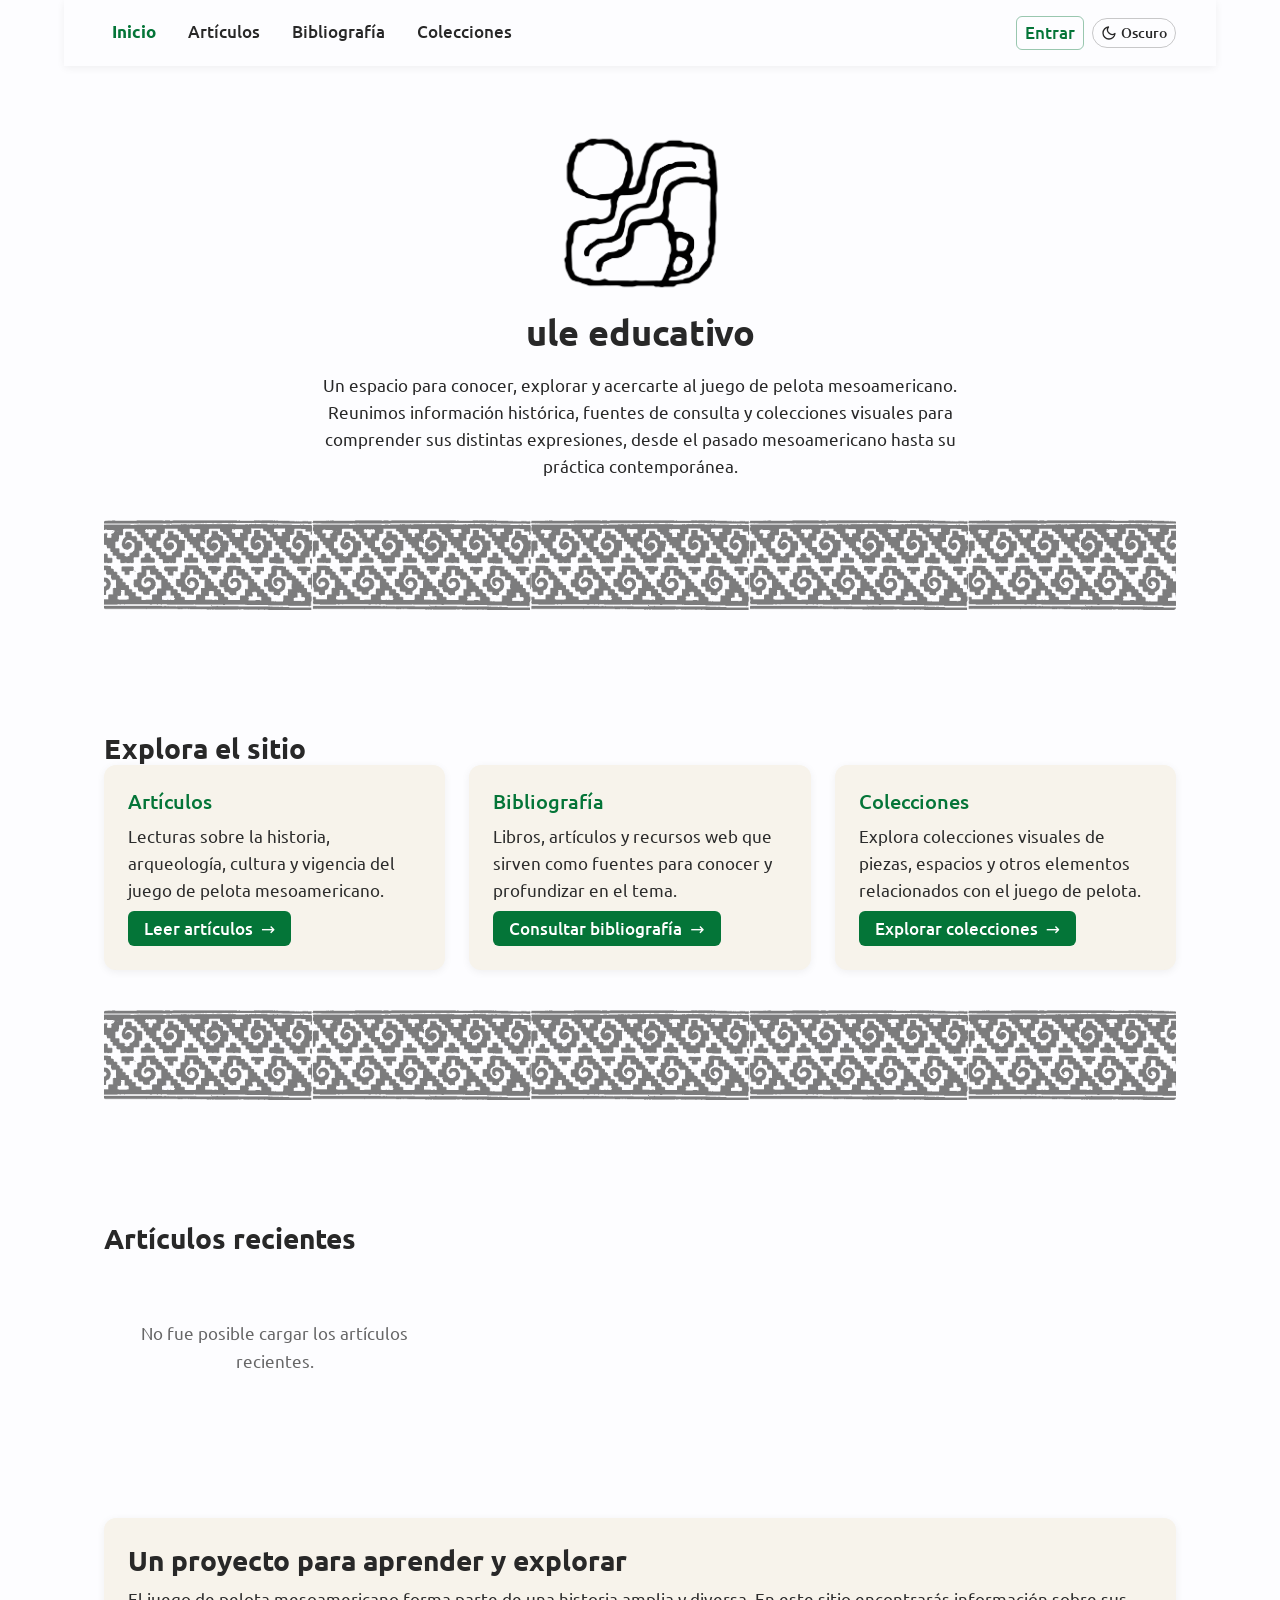
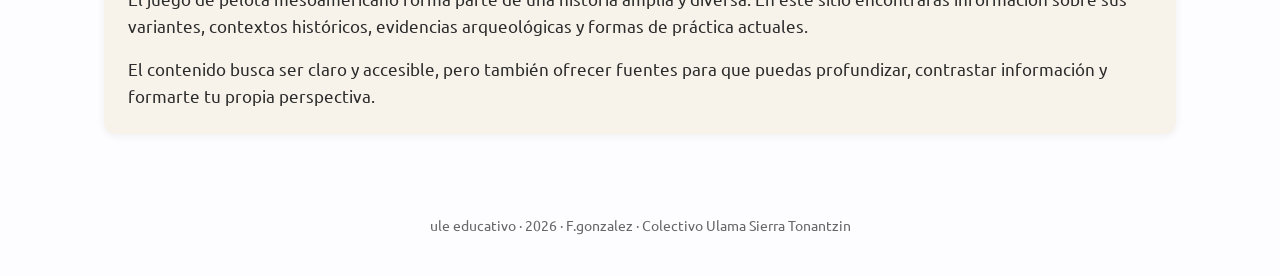
==== commit 21c9d31b: "Corregir contenedor de tres anuncios" ====
--- a/index.html
+++ b/index.html
@@ -50,7 +50,7 @@
 <section class="container section ad-section" aria-labelledby="anuncios-titulo">
 <h2 class="ad-section__title" id="anuncios-titulo">Comunidad</h2>
 <p class="ad-section__intro">Actividades y proyectos relacionados con el juego de pelota y su comunidad.</p>
-<div class="ad-slots" data-ad-slots><div class="ad-slots" data-ad-slots><div data-ad-slot data-ad-horizontal="true"></div><div data-ad-slot data-ad-horizontal="true"></div><div data-ad-slot data-ad-horizontal="true"></div></div><div data-ad-slot data-ad-horizontal="true"></div><div data-ad-slot data-ad-horizontal="true"></div></div>
+<div class="ad-slots" data-ad-slots><div data-ad-slot data-ad-horizontal="true"></div><div data-ad-slot data-ad-horizontal="true"></div><div data-ad-slot data-ad-horizontal="true"></div></div><div data-ad-slot data-ad-horizontal="true"></div><div data-ad-slot data-ad-horizontal="true"></div></div>
 </section>
 </main>
 <footer class="container section" style="text-align:center; opacity:0.7; font-size:var(--fs-anotacion);"><p>ule educativo · 2026 · F.gonzalez · Colectivo Ulama Sierra Tonantzin </p></footer>
--- a/css/ads.css
+++ b/css/ads.css
@@ -1,24 +1,25 @@
+/* ==========================================================================
+   ads.css — layout de la sección de anuncios
+   ========================================================================== */
+
 [data-ad-slots] {
   display: grid;
   grid-template-columns: repeat(3, minmax(0, 1fr));
-  gap: var(--space-md);
-  align-items: start;
+  gap: var(--space-lg);
+  align-items: stretch;
+  width: 100%;
 }
 
 [data-ad-slot] {
   width: 100%;
-  margin-block: var(--space-md);
+  min-width: 0;
 }
 
 [data-ad-slot] > ad-card {
   display: block;
-  width: min(100%, 360px);
-  margin-inline: auto;
-}
-
-[data-ad-slot][data-ad-horizontal="true"] > ad-card {
-  width: min(100%, 640px);
-  margin-inline: auto;
+  width: 100%;
+  max-width: none;
+  margin: 0;
 }
 
 .ad-section {
@@ -47,23 +48,12 @@
 @media (max-width: 900px) {
   [data-ad-slots] {
     grid-template-columns: 1fr;
+    gap: var(--space-lg);
   }
 
-  [data-ad-slot] > ad-card,
-  [data-ad-slot][data-ad-horizontal="true"] > ad-card {
-    width: min(100%, 640px);
+  [data-ad-slot] > ad-card {
+    width: 100%;
+    max-width: 640px;
+    margin-inline: auto;
   }
 }
-
-
-[data-ad-slots] {
-  display:grid;
-  grid-template-columns:repeat(3,minmax(0,1fr));
-  gap:var(--space-md);
-  align-items:start;
-}
-@media (max-width:900px) {
-  [data-ad-slots] { grid-template-columns:1fr; }
-  [data-ad-slot] > ad-card,
-  [data-ad-slot][data-ad-horizontal="true"] > ad-card { width:min(100%,640px); }
-}
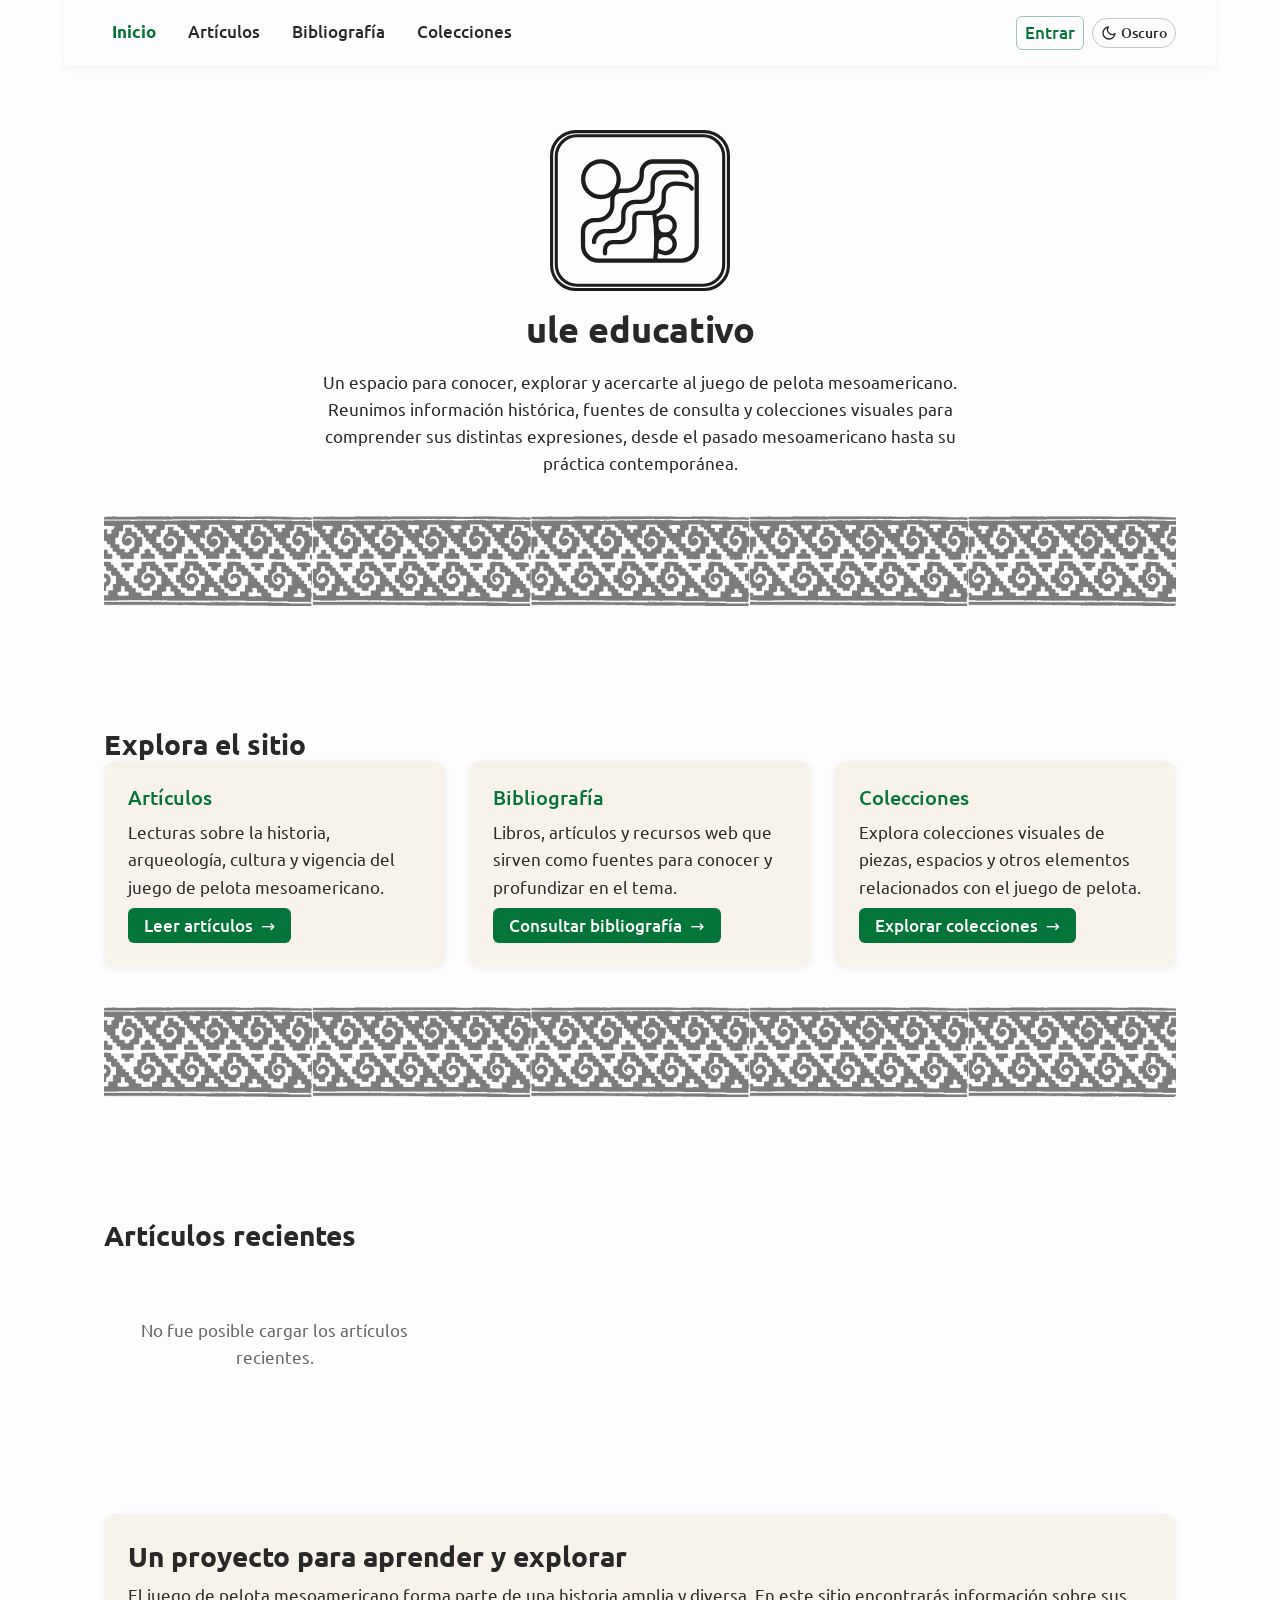
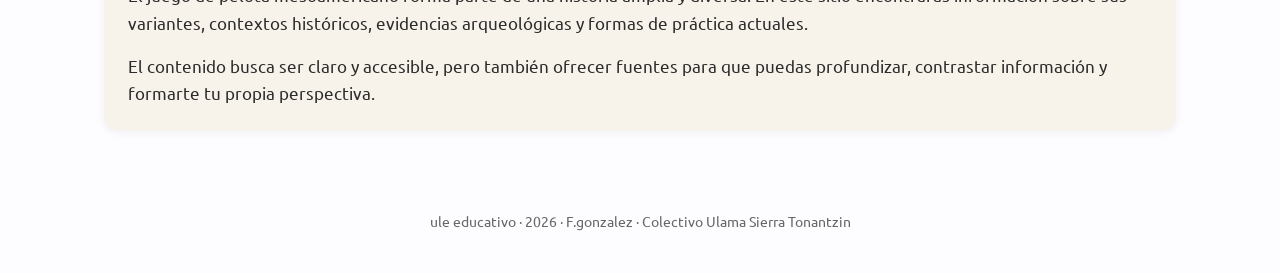
==== commit c48bd3bd: "change logo to vector" ====
--- a/index.html
+++ b/index.html
@@ -14,7 +14,7 @@
 <link rel="stylesheet" href="css/nav.css">
 <link rel="stylesheet" href="css/theme.css">
 <link rel="stylesheet" href="css/ads.css">
-<link rel="icon" href="assets/logo/logo.png" type="image/png">
+<link rel="icon" href="assets/logo/logo.svg" type="image/png">
 </head>
 <body data-ad-page="home">
 <a class="skip-link" href="#contenido-principal">Saltar al contenido</a>
@@ -22,7 +22,7 @@
 <main id="contenido-principal">
 <section class="container section" aria-labelledby="titulo-principal">
 <div style="text-align:center; max-width:48rem; margin:0 auto;">
-<img src="assets/logo/logo.png" alt="Icono de la cancha de pelota" style="width:min(180px,45vw); height:auto; margin:var(--space-lg) auto var(--space-md);">
+<img src="assets/logo/logo.svg" alt="Icono de la cancha de pelota" style="width:min(180px,45vw); height:auto; margin:var(--space-lg) auto var(--space-md);">
 <h1 id="titulo-principal">ule educativo</h1>
 <p style="font-size:var(--fs-cuerpo-desktop); max-width:42rem; margin:var(--space-md) auto 0;">Un espacio para conocer, explorar y acercarte al juego de pelota mesoamericano. Reunimos información histórica, fuentes de consulta y colecciones visuales para comprender sus distintas expresiones, desde el pasado mesoamericano hasta su práctica contemporánea.</p>
 </div><div class="greca greca--divider" aria-hidden="true"></div>
@@ -50,8 +50,7 @@
 <section class="container section ad-section" aria-labelledby="anuncios-titulo">
 <h2 class="ad-section__title" id="anuncios-titulo">Comunidad</h2>
 <p class="ad-section__intro">Actividades y proyectos relacionados con el juego de pelota y su comunidad.</p>
-<div class="ad-slots" data-ad-slots><div data-ad-slot data-ad-horizontal="true"></div><div data-ad-slot data-ad-horizontal="true"></div><div data-ad-slot data-ad-horizontal="true"></div></div><div data-ad-slot data-ad-horizontal="true"></div><div data-ad-slot data-ad-horizontal="true"></div></div>
-</section>
+<div class="ad-slots" data-ad-slots><div data-ad-slot data-ad-horizontal="true"></div><div data-ad-slot data-ad-horizontal="true"></div><div data-ad-slot data-ad-horizontal="true"></div></div></section>
 </main>
 <footer class="container section" style="text-align:center; opacity:0.7; font-size:var(--fs-anotacion);"><p>ule educativo · 2026 · F.gonzalez · Colectivo Ulama Sierra Tonantzin </p></footer>
 <auth-modal id="auth-modal"></auth-modal>
@@ -64,7 +63,7 @@
 <script src="js/auth-ui.js"></script>
 <script src="js/loader.js"></script>
 <script src="js/components.js"></script>
-<script src="js/ads.js"></script>
+<script src="js/ads.js?v=20260927-3"></script>
 <script>
 (function () {
   const contenedor = document.getElementById('articulos-recientes');
--- a/css/components.css
+++ b/css/components.css
@@ -70,6 +70,9 @@
   grid-template-columns: minmax(0, 1fr);
   gap: var(--space-md);
   width: 100%;
+  /* Espacio para que el scale/lift del hover no se recorte en los bordes */
+  padding-block: var(--space-sm);
+  overflow: visible;
 }
 
 /* ≥ 480px — 2 columnas */
@@ -113,21 +116,42 @@
   box-shadow: var(--shadow-card);
   overflow: hidden;
   cursor: pointer;
-  transition: box-shadow 0.2s ease, transform 0.15s ease;
+  z-index: 0;
+  transition:
+    box-shadow 0.28s cubic-bezier(0.22, 1, 0.36, 1),
+    transform 0.28s cubic-bezier(0.22, 1, 0.36, 1);
+  will-change: transform;
 }
 
 .catalog-card:hover {
-  box-shadow: 0 4px 14px rgba(0, 0, 0, 0.12);
-  transform: translateY(-2px);
+  box-shadow: 0 14px 32px rgba(0, 0, 0, 0.16), 0 4px 10px rgba(0, 0, 0, 0.08);
+  transform: translateY(-8px) scale(1.06);
+  z-index: 3;
 }
 
 /* El título es un <button> real: se anuncia como botón, entra en el orden de
-   foco y su ::after cubre toda la card para que cualquier clic abra el detalle. */
+   foco y su ::after cubre toda la card para que cualquier clic abra el detalle.
+   all:unset quita padding/borde, pero button:hover global aún aplica fondo
+   verde oscuro; se anula explícitamente para que el título siga legible. */
 .catalog-card__abrir {
   all: unset;
   box-sizing: border-box;
+  display: block;
+  width: 100%;
   cursor: pointer;
   color: inherit;
+  background-color: transparent;
+  font: inherit;
+  text-align: inherit;
+  line-height: inherit;
+}
+
+.catalog-card__abrir:hover,
+.catalog-card__abrir:active,
+.catalog-card__abrir:focus {
+  background-color: transparent;
+  color: inherit;
+  outline: none;
 }
 
 .catalog-card__abrir::after {
@@ -157,17 +181,167 @@
   background: rgba(0, 0, 0, 0.55);
 }
 
+.catalog-modal {
+  position: fixed;
+  inset: 0;
+  margin: auto;
+  box-sizing: border-box;
+  max-width: min(94vw, 1400px);
+  max-height: calc(100dvh - 2 * var(--space-md));
+}
+
+.catalog-modal__close {
+  position: absolute;
+  inset-block-start: var(--space-sm);
+  inset-inline-end: var(--space-sm);
+  z-index: 3;
+  width: 2.5rem;
+  height: 2.5rem;
+  padding: 0;
+  display: grid;
+  place-items: center;
+  line-height: 1;
+  font-size: 1.35rem;
+}
+
+.catalog-modal__content {
+  box-sizing: border-box;
+  display: flex;
+  align-items: stretch;
+  gap: var(--space-lg);
+  min-height: min(76dvh, 760px);
+}
+
+.catalog-modal__media {
+  flex: 1 1 0;
+  min-width: 0;
+  min-height: 0;
+  display: flex;
+  align-items: center;
+  justify-content: center;
+  overflow: hidden;
+}
+
+.catalog-modal__imagen {
+  display: block;
+  width: 100%;
+  height: auto;
+  max-width: 100%;
+  max-height: calc(92dvh - 7rem);
+  object-fit: contain;
+}
+
+.catalog-modal__details {
+  flex: 0 1 30rem;
+  min-width: min(18rem, 38%);
+  align-self: stretch;
+  min-height: 0;
+  display: flex;
+  flex-direction: column;
+  overflow-wrap: anywhere;
+}
+
+/* Contenedor scrolleable reutilizable.
+   Cualquier elemento <contenedor-scrolleable> puede reutilizar estas reglas. */
+contenedor-scrolleable {
+  display: block;
+  flex: 1 1 auto;
+  min-height: 0;
+  overflow-y: auto;
+  padding-inline-end: var(--space-sm);
+  scrollbar-gutter: stable;
+}
+
+.catalog-modal__details h3 {
+  margin-block-end: var(--space-sm);
+}
+
+.catalog-modal__navigation {
+  flex: 0 0 auto;
+  display: flex;
+  justify-content: space-between;
+  gap: var(--space-sm);
+  margin-block-start: var(--space-lg);
+}
+
+.catalog-modal__navigation .btn {
+  min-width: 7rem;
+}
+
+@media (max-width: 899px) {
+  .catalog-modal__navigation {
+    margin-block-start: var(--space-md);
+  }
+
+  .catalog-modal__navigation .btn {
+    flex: 1;
+  }
+}
+
+@media (min-width: 900px) {
+  .catalog-modal {
+    width: min(94vw, 1400px);
+    max-height: calc(100dvh - 2 * var(--space-md));
+  }
+
+  .catalog-modal__content {
+    min-height: min(82dvh, 900px);
+  }
+
+  .catalog-modal__media {
+    flex: 1 1 60%;
+  }
+
+  .catalog-modal__details {
+    flex: 0 1 32rem;
+  }
+
+  .catalog-modal__imagen {
+    max-height: calc(92dvh - 5rem);
+  }
+}
+
+@media (max-width: 899px) {
+  .catalog-modal__content {
+    flex-direction: column;
+  }
+
+  .catalog-modal__media {
+    flex: 0 0 auto;
+  }
+
+  .catalog-modal__imagen {
+    max-height: 55vh;
+  }
+
+  .catalog-modal__details {
+    min-width: 0;
+    width: 100%;
+    min-height: 0;
+  }
+
+  .catalog-modal__details > contenedor-scrolleable {
+    max-height: 42vh;
+  }
+}
+
 /* Imagen que no cargó: conserva la proporción y no muestra el icono de imagen rota */
 .catalog-card__imagen.is-broken {
   visibility: hidden;
 }
 
 @media (prefers-reduced-motion: reduce) {
-  .catalog-card:hover { transform: none; }
+  .catalog-card:hover {
+    transform: none;
+  }
+
+  .catalog-card:hover .catalog-card__imagen {
+    transform: none;
+  }
 }
 
 :root[data-theme="dark"] .catalog-card:hover {
-  box-shadow: 0 4px 16px rgba(0, 0, 0, 0.45);
+  box-shadow: 0 16px 36px rgba(0, 0, 0, 0.55), 0 4px 12px rgba(0, 0, 0, 0.35);
 }
 
 .catalog-card__imagen {
@@ -175,6 +349,13 @@
   width: 100%;
   object-fit: cover;
   border-radius: 0; /* el contenedor ya tiene el radio */
+  transition: transform 0.35s cubic-bezier(0.22, 1, 0.36, 1);
+  transform-origin: center center;
+}
+
+/* Zoom sutil de la imagen al hacer hover en la card (la card ya escala). */
+.catalog-card:hover .catalog-card__imagen {
+  transform: scale(1.08);
 }
 
 .catalog-card__body {
@@ -183,6 +364,9 @@
   gap: var(--space-sm);
   padding: var(--space-md);
   flex-grow: 1;
+  position: relative;
+  z-index: 1;
+  background-color: var(--color-card);
 }
 
 .catalog-card__titulo {
@@ -191,6 +375,8 @@
   color: var(--color-titulo-card);
   line-height: var(--lh-titulo);
   margin: 0;
+  /* Evita que el texto se “corte” visualmente al escalar la card */
+  overflow-wrap: anywhere;
 }
 
 .catalog-card__badges {
--- a/css/ads.css
+++ b/css/ads.css
@@ -3,10 +3,9 @@
    ========================================================================== */
 
 [data-ad-slots] {
-  display: grid;
-  grid-template-columns: repeat(3, minmax(0, 1fr));
+  display: flex;
+  flex-direction: column;
   gap: var(--space-lg);
-  align-items: stretch;
   width: 100%;
 }
 
@@ -47,13 +46,11 @@
 
 @media (max-width: 900px) {
   [data-ad-slots] {
-    grid-template-columns: 1fr;
     gap: var(--space-lg);
   }
 
   [data-ad-slot] > ad-card {
     width: 100%;
-    max-width: 640px;
-    margin-inline: auto;
+    max-width: none;
   }
 }
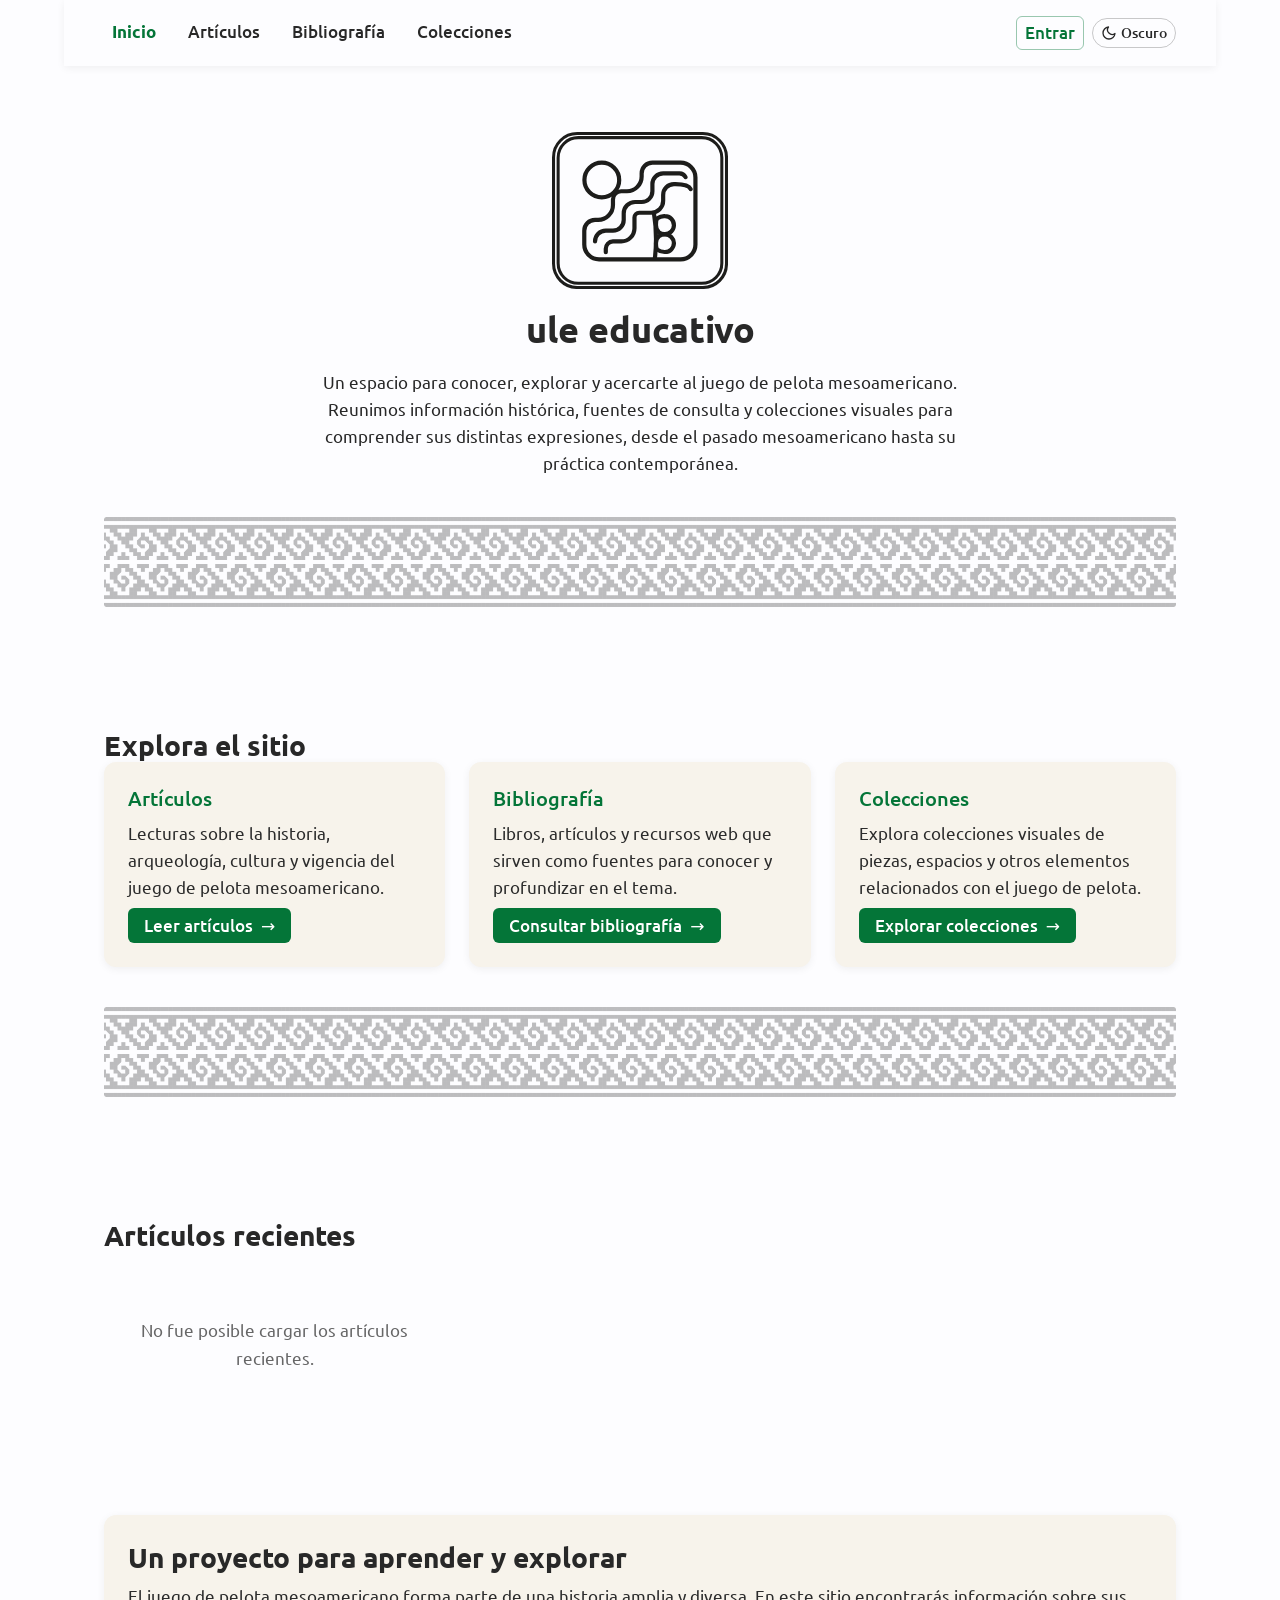
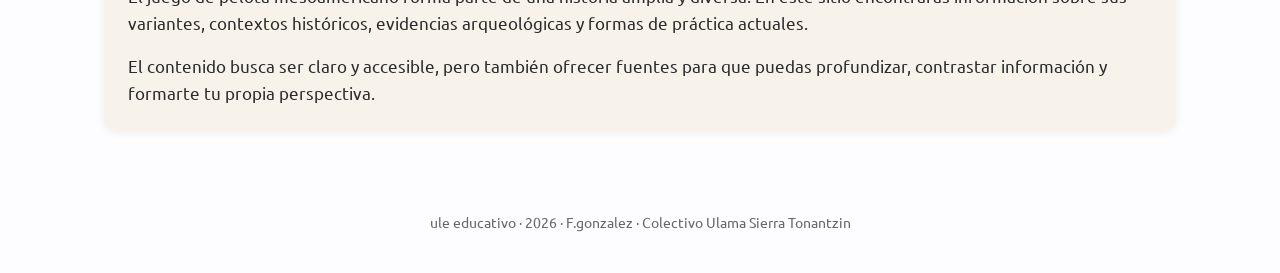
==== commit 2dd25eca: "estilizar modo oscuro greca y logo" ====
--- a/index.html
+++ b/index.html
@@ -22,7 +22,9 @@
 <main id="contenido-principal">
 <section class="container section" aria-labelledby="titulo-principal">
 <div style="text-align:center; max-width:48rem; margin:0 auto;">
-<img src="assets/logo/logo.svg" alt="Icono de la cancha de pelota" style="width:min(180px,45vw); height:auto; margin:var(--space-lg) auto var(--space-md);">
+<div class="logo-container" style="width:min(180px,45vw); margin:var(--space-lg) auto var(--space-md);">
+  <img src="assets/logo/logo.svg" class="logo-container__img" alt="Icono de la cancha de pelota" style="display:block; width:100%; height:auto;">
+</div>
 <h1 id="titulo-principal">ule educativo</h1>
 <p style="font-size:var(--fs-cuerpo-desktop); max-width:42rem; margin:var(--space-md) auto 0;">Un espacio para conocer, explorar y acercarte al juego de pelota mesoamericano. Reunimos información histórica, fuentes de consulta y colecciones visuales para comprender sus distintas expresiones, desde el pasado mesoamericano hasta su práctica contemporánea.</p>
 </div><div class="greca greca--divider" aria-hidden="true"></div>
--- a/css/variables.css
+++ b/css/variables.css
@@ -47,6 +47,19 @@
   --badge-cultura-cacaxtla: #6B4A3A;
   --badge-cultura-maya: #2E5A4A;
   --badge-cultura-azteca: #5A3A2A;
+
+  /* Paleta — tipo de juego / región / superficie / material (contraste AA con texto blanco) */
+  --badge-tipo-cadera: #2F6B4F;
+  --badge-tipo-mazo: #7A4E2A;
+  --badge-tipo-antebrazo: #3D5A6B;
+  --badge-region-sinaloa: #1F6B5C;
+  --badge-region-michoacan: #6B3A4A;
+  --badge-superficie-tierra: #8B6B3C;
+  --badge-superficie-cemento: #5A6A6E;
+  --badge-material-piedra: #5C5A52;
+  --badge-material-ceramica: #8B5A3C;
+  --badge-material-obsidiana: #3A3A48;
+  --badge-material-piedra-caliza: #6A6E5C;
 
   /* ---------- Tipografía ---------- */
   --font-principal: "Ubuntu", system-ui, sans-serif;
--- a/css/components.css
+++ b/css/components.css
@@ -154,10 +154,13 @@
   outline: none;
 }
 
+/* Cubre toda la card (imagen + cuerpo). El body NO debe ser position:relative
+   o el containing block se reduce y el clic en la imagen no abre el modal. */
 .catalog-card__abrir::after {
   content: "";
   position: absolute;
   inset: 0;
+  z-index: 2;
 }
 
 .catalog-card:has(.catalog-card__abrir:focus-visible) {
@@ -364,8 +367,8 @@
   gap: var(--space-sm);
   padding: var(--space-md);
   flex-grow: 1;
-  position: relative;
-  z-index: 1;
+  /* Sin position:relative: el ::after del botón ancla al .catalog-card y
+     hace clickeable toda la superficie (imagen incluida). */
   background-color: var(--color-card);
 }
 
@@ -569,6 +572,26 @@
   fill: var(--color-icono);
 }
 
+.logo-container {
+  display: grid;
+  place-items: center;
+  box-sizing: border-box;
+  background-color: var(--color-fondo);
+  border-radius: var(--radius-sm);
+  padding: 0.125rem;
+}
+
+.logo-container__img {
+  display: block;
+  width: 100%;
+  height: auto;
+  filter: none;
+}
+
+:root[data-theme="dark"] .logo-container__img {
+  filter: brightness(0) invert(1);
+}
+
 /* ---------- Greca (módulo horizontal divisorio) ---------- */
 .greca {
   display: block;
@@ -576,8 +599,8 @@
   height: 1.5rem;
   color: var(--color-texto);
   background-color: currentColor;
-  -webkit-mask-image: url('../assets/img/greca.png');
-  mask-image: url('../assets/img/greca.png');
+  -webkit-mask-image: url('../assets/img/greca2.png');
+  mask-image: url('../assets/img/greca2.png');
   -webkit-mask-repeat: repeat-x;
   mask-repeat: repeat-x;
   -webkit-mask-position: center;
@@ -755,6 +778,141 @@
   .biblio-list { grid-template-columns: repeat(2, minmax(0, 1fr)); }
 }
 
+/* ---------- Filtros de catálogo (cápsulas por categoría) ---------- */
+.catalog-filters {
+  display: flex;
+  flex-direction: column;
+  gap: var(--space-lg);
+  margin-block-end: var(--space-xl);
+  padding-block: var(--space-sm);
+}
+
+/* Quita el marco nativo del fieldset: el “cuadro con borde” se veía pesado */
+.catalog-filters__group {
+  border: none;
+  margin: 0;
+  padding: 0;
+  min-inline-size: 0;
+}
+
+.catalog-filters__group > legend,
+.catalog-filters__group .anotacion {
+  display: block;
+  padding: 0;
+  margin: 0 0 var(--space-sm);
+  float: none;
+  width: 100%;
+  font-family: var(--font-anotaciones);
+  font-style: italic;
+  font-size: var(--fs-anotacion);
+  font-weight: 400;
+  color: var(--color-texto);
+  opacity: 0.8;
+  letter-spacing: 0.01em;
+}
+
+.catalog-filters__badges {
+  display: flex;
+  flex-wrap: wrap;
+  align-items: center;
+  gap: var(--space-sm);
+}
+
+/* Cápsula de filtro: anula el botón verde global; color de categoría al activar */
+.catalog-filter-badge {
+  appearance: none;
+  -webkit-appearance: none;
+  display: inline-flex;
+  align-items: center;
+  justify-content: center;
+  box-sizing: border-box;
+  margin: 0;
+  border: 1px solid color-mix(in srgb, var(--color-texto) 18%, transparent);
+  border-radius: var(--radius-pill);
+  padding: 0.4rem 0.9rem;
+  min-height: 2rem;
+  font-family: var(--font-principal);
+  font-size: var(--fs-anotacion);
+  font-weight: 500;
+  letter-spacing: 0.02em;
+  line-height: 1.2;
+  color: var(--color-texto);
+  background-color: color-mix(in srgb, var(--color-card) 70%, var(--color-fondo));
+  cursor: pointer;
+  transition:
+    background-color 0.15s ease,
+    border-color 0.15s ease,
+    color 0.15s ease,
+    box-shadow 0.15s ease,
+    transform 0.12s ease;
+}
+
+.catalog-filter-badge:hover {
+  background-color: color-mix(in srgb, var(--filter-color, var(--color-principal)) 14%, var(--color-fondo));
+  border-color: color-mix(in srgb, var(--filter-color, var(--color-principal)) 45%, transparent);
+  color: var(--color-texto);
+}
+
+.catalog-filter-badge:focus-visible {
+  outline: 2px solid var(--color-link-focus);
+  outline-offset: 2px;
+}
+
+.catalog-filter-badge.is-active {
+  background-color: var(--filter-color, var(--color-principal-accion));
+  border-color: transparent;
+  color: #fff;
+  box-shadow: 0 1px 3px color-mix(in srgb, var(--filter-color, var(--color-principal-accion)) 35%, transparent);
+}
+
+.catalog-filter-badge.is-active:hover {
+  filter: brightness(1.06);
+  color: #fff;
+}
+
+:root[data-theme="dark"] .catalog-filter-badge {
+  background-color: color-mix(in srgb, var(--color-card) 80%, #000);
+  border-color: color-mix(in srgb, var(--color-texto) 22%, transparent);
+}
+
+:root[data-theme="dark"] .catalog-filter-badge:hover {
+  background-color: color-mix(in srgb, var(--filter-color, var(--color-principal-texto)) 18%, var(--color-card));
+}
+
+:root[data-theme="dark"] .catalog-filter-badge.is-active {
+  background-color: var(--filter-color, var(--color-principal-texto));
+  color: #0b1a16;
+  box-shadow: none;
+}
+
+.catalog-filters__clear {
+  align-self: flex-start;
+  margin-block-start: var(--space-xs);
+  /* Variante discreta: no compite con las cápsulas activas */
+  background-color: transparent;
+  color: var(--color-principal-texto);
+  border: 1px solid color-mix(in srgb, var(--color-principal-texto) 40%, transparent);
+  padding: 0.4rem 0.9rem;
+  min-height: 2rem;
+  font-size: var(--fs-anotacion);
+}
+
+.catalog-filters__clear:hover {
+  background-color: color-mix(in srgb, var(--color-principal) 12%, transparent);
+  color: var(--color-principal-texto);
+}
+
+.catalog-filters__clear:focus-visible {
+  outline: 2px solid var(--color-link-focus);
+  outline-offset: 2px;
+}
+
+@media (prefers-reduced-motion: reduce) {
+  .catalog-filter-badge {
+    transition: none;
+  }
+}
+
 /* ---------- Barra de filtros (artículos / bibliografía / catálogos) ---------- */
 .filtros {
   display: flex;
--- a/css/theme.css
+++ b/css/theme.css
@@ -97,7 +97,11 @@
    se puede envolver en un contenedor con esta clase y usar
    mix-blend-mode o invertir según el asset disponible. */
 :root[data-theme="dark"] .logo-lockup__icon img {
-  filter: brightness(1.05);
+  filter: brightness(0) invert(1) brightness(0.5);
+}
+
+:root[data-theme="light"] .logo-lockup__icon img {
+  filter: none;
 }
 
 /* ---------- Placeholder de imagen mientras carga (loader.js) ---------- */
